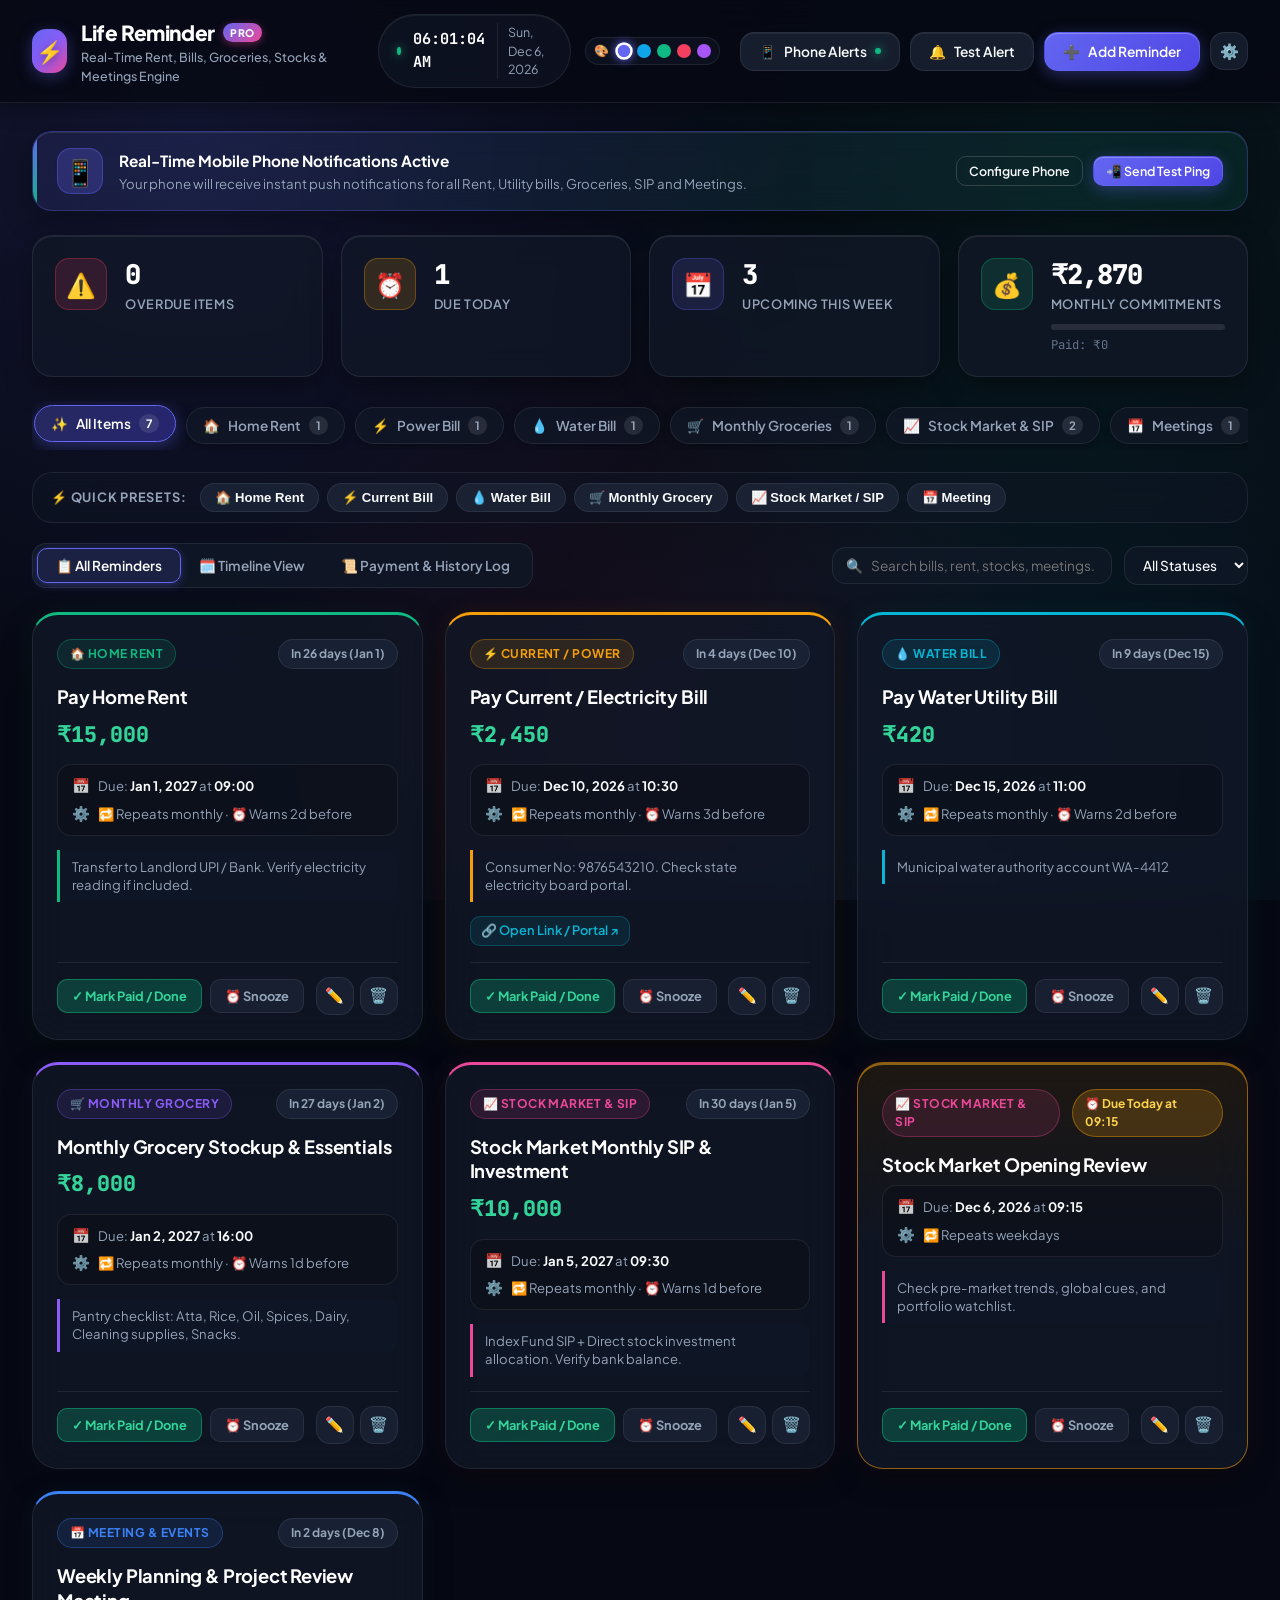
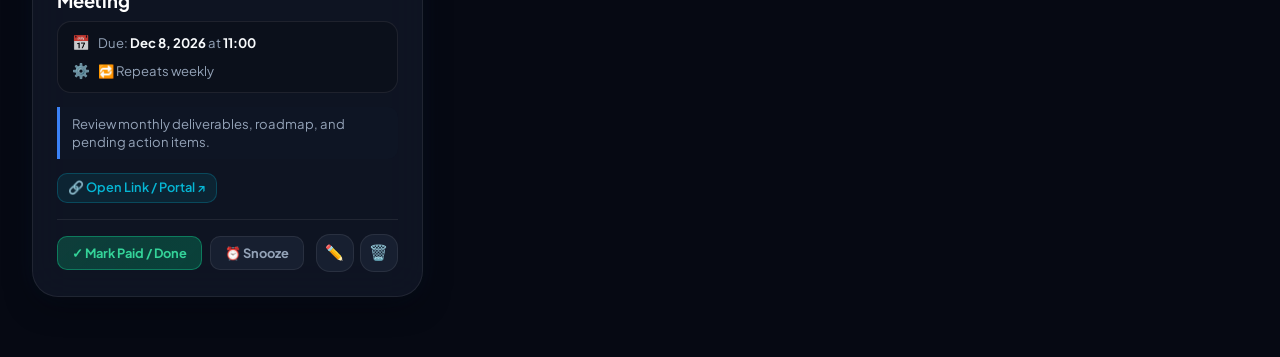
==== static/index.html @ 821e24bf "Initial commit: Life Reminder & Task Assistant PRO" ====
<!DOCTYPE html>
<html lang="en">
<head>
  <meta charset="UTF-8">
  <meta name="viewport" content="width=device-width, initial-scale=1.0">
  <title>Life Reminder PRO - Smart Financial & Task Manager</title>
  <link rel="preconnect" href="https://fonts.googleapis.com">
  <link rel="preconnect" href="https://fonts.gstatic.com" crossorigin>
  <link href="https://fonts.googleapis.com/css2?family=Plus+Jakarta+Sans:wght@300;400;500;600;700;800&family=JetBrains+Mono:wght@400;500;700;800&display=swap" rel="stylesheet">
  <link rel="stylesheet" href="styles.css">
  <link rel="icon" type="image/svg+xml" href="favicon.svg">
</head>
<body class="dark-theme theme-midnight">
  <!-- Confetti Burst Canvas -->
  <canvas id="confettiCanvas"></canvas>

  <!-- Top Navigation Header -->
  <header class="app-header">
    <div class="header-container">
      <div class="logo-group">
        <div class="logo-icon-wrapper">
          <span class="logo-icon">⚡</span>
        </div>
        <div>
          <h1 class="app-title">Life Reminder <span class="badge-pro">PRO</span></h1>
          <p class="app-subtitle">Real-Time Rent, Bills, Groceries, Stocks & Meetings Engine</p>
        </div>
      </div>

      <div class="header-center">
        <div class="live-clock-card" title="Real-time system scheduler running">
          <span class="clock-pulse-dot"></span>
          <span class="live-clock-time" id="liveClockTime">--:--:--</span>
          <span class="live-clock-date" id="liveClockDate">Loading...</span>
        </div>

        <!-- Theme Palette Color Switcher -->
        <div class="theme-selector-wrap" title="Switch Color Palette">
          <span style="font-size: 0.75rem; margin-right: 2px;">🎨</span>
          <div class="theme-pill-dot dot-midnight active" data-theme="theme-midnight" title="Cyber Midnight (Default)"></div>
          <div class="theme-pill-dot dot-sapphire" data-theme="theme-sapphire" title="Sapphire Executive (Ocean Cobalt)"></div>
          <div class="theme-pill-dot dot-emerald" data-theme="theme-emerald" title="Emerald Luxury (Forest Jade)"></div>
          <div class="theme-pill-dot dot-sunset" data-theme="theme-sunset" title="Crimson Sunset (Amber Rose)"></div>
          <div class="theme-pill-dot dot-royal" data-theme="theme-royal" title="Amethyst Royal (Electric Purple)"></div>
        </div>
      </div>

      <div class="header-actions">
        <button id="btnOpenMobileSync" class="btn btn-secondary mobile-sync-btn" title="Setup Mobile Phone Notifications">
          <span>📱</span> Phone Alerts <span class="clock-pulse-dot" id="mobileStatusDot" style="width: 6px; height: 6px;"></span>
        </button>
        <button id="btnTestAlert" class="btn btn-secondary" title="Test Audio Chime & Windows Toast">
          <span>🔔</span> Test Alert
        </button>
        <button id="btnOpenAddModal" class="btn btn-primary">
          <span>➕</span> Add Reminder
        </button>
        <button id="btnOpenSettings" class="btn btn-icon" title="Preferences">
          ⚙️
        </button>
      </div>
    </div>
  </header>

  <!-- Main Application Container -->
  <main class="main-container">

    <!-- Mobile Banner Alert Bar -->
    <section class="mobile-banner-card" id="mobileBannerCard">
      <div class="mobile-banner-left">
        <span class="mobile-banner-icon">📱</span>
        <div>
          <div class="mobile-banner-title">Real-Time Mobile Phone Notifications Active</div>
          <div class="mobile-banner-desc" id="mobileBannerDesc">Your phone will receive instant push notifications for all Rent, Utility bills, Groceries, SIP and Meetings.</div>
        </div>
      </div>
      <div class="mobile-banner-right">
        <button class="btn btn-sm btn-outline" id="btnBannerConfigure">Configure Phone</button>
        <button class="btn btn-sm btn-primary" id="btnBannerTestMobile">📲 Send Test Ping</button>
      </div>
    </section>

    <!-- Metrics / Stat Cards Row -->
    <section class="stats-grid">
      <div class="stat-card overdue-card" id="cardOverdue">
        <div class="stat-icon">⚠️</div>
        <div class="stat-content">
          <div class="stat-value" id="statOverdue">0</div>
          <div class="stat-label">Overdue Items</div>
        </div>
      </div>

      <div class="stat-card today-card">
        <div class="stat-icon">⏰</div>
        <div class="stat-content">
          <div class="stat-value" id="statToday">0</div>
          <div class="stat-label">Due Today</div>
        </div>
      </div>

      <div class="stat-card week-card">
        <div class="stat-icon">📅</div>
        <div class="stat-content">
          <div class="stat-value" id="statWeek">0</div>
          <div class="stat-label">Upcoming This Week</div>
        </div>
      </div>

      <div class="stat-card commitment-card">
        <div class="stat-icon">💰</div>
        <div class="stat-content">
          <div class="stat-value" id="statCommitment"><span class="currency-symbol">₹</span>0</div>
          <div class="stat-label">Monthly Commitments</div>
          <div class="progress-bar-container">
            <div class="progress-bar" id="statPaidProgress" style="width: 0%;"></div>
          </div>
          <div class="stat-subtext" id="statPaidText">Paid: <span class="currency-symbol">₹</span>0</div>
        </div>
      </div>
    </section>

    <!-- Vibrant Color-Coded Category Filter Tabs Bar -->
    <section class="category-tabs-bar" id="categoryTabsBar">
      <button class="cat-pill active" data-category="all">
        <span>✨</span>
        <span>All Items</span>
        <span class="cat-pill-count" id="countCatAll">0</span>
      </button>
      <button class="cat-pill" data-category="rent">
        <span>🏠</span>
        <span>Home Rent</span>
        <span class="cat-pill-count" id="countCatRent">0</span>
      </button>
      <button class="cat-pill" data-category="electricity">
        <span>⚡</span>
        <span>Power Bill</span>
        <span class="cat-pill-count" id="countCatElectricity">0</span>
      </button>
      <button class="cat-pill" data-category="water">
        <span>💧</span>
        <span>Water Bill</span>
        <span class="cat-pill-count" id="countCatWater">0</span>
      </button>
      <button class="cat-pill" data-category="grocery">
        <span>🛒</span>
        <span>Monthly Groceries</span>
        <span class="cat-pill-count" id="countCatGrocery">0</span>
      </button>
      <button class="cat-pill" data-category="stocks">
        <span>📈</span>
        <span>Stock Market & SIP</span>
        <span class="cat-pill-count" id="countCatStocks">0</span>
      </button>
      <button class="cat-pill" data-category="meeting">
        <span>📅</span>
        <span>Meetings</span>
        <span class="cat-pill-count" id="countCatMeeting">0</span>
      </button>
      <button class="cat-pill" data-category="custom">
        <span>🔔</span>
        <span>Other Tasks</span>
        <span class="cat-pill-count" id="countCatCustom">0</span>
      </button>
    </section>

    <!-- Quick Category Presets Bar -->
    <section class="presets-section">
      <span class="presets-title">⚡ Quick Presets:</span>
      <div class="presets-pills">
        <button class="preset-btn" data-preset="rent">🏠 Home Rent</button>
        <button class="preset-btn" data-preset="electricity">⚡ Current Bill</button>
        <button class="preset-btn" data-preset="water">💧 Water Bill</button>
        <button class="preset-btn" data-preset="grocery">🛒 Monthly Grocery</button>
        <button class="preset-btn" data-preset="stocks">📈 Stock Market / SIP</button>
        <button class="preset-btn" data-preset="meeting">📅 Meeting</button>
      </div>
    </section>

    <!-- View Tabs & Search Filter Row -->
    <section class="controls-section">
      <div class="view-tabs">
        <button class="tab-btn active" data-tab="reminders">📋 All Reminders</button>
        <button class="tab-btn" data-tab="timeline">🗓️ Timeline View</button>
        <button class="tab-btn" data-tab="history">📜 Payment & History Log</button>
      </div>

      <div class="filter-group">
        <div class="search-box">
          <span class="search-icon">🔍</span>
          <input type="text" id="searchInput" placeholder="Search bills, rent, stocks, meetings... (Ctrl+K)">
        </div>
        <select id="statusFilter" class="select-filter">
          <option value="all">All Statuses</option>
          <option value="pending">Pending</option>
          <option value="snoozed">Snoozed</option>
          <option value="completed">Completed</option>
        </select>
      </div>
    </section>

    <!-- TAB 1: Reminders Grid -->
    <div id="tabReminders" class="tab-content active">
      <div id="remindersGrid" class="reminders-grid">
        <!-- Injected via JavaScript -->
      </div>
      <div id="emptyState" class="empty-state hidden">
        <div class="empty-icon">🎉</div>
        <h3>All caught up!</h3>
        <p>No pending reminders found matching your filters.</p>
        <button class="btn btn-primary" onclick="openAddModal()">Add a Reminder</button>
      </div>
    </div>

    <!-- TAB 2: Timeline View -->
    <div id="tabTimeline" class="tab-content">
      <div class="timeline-container" id="timelineContainer">
        <!-- Injected via JavaScript -->
      </div>
    </div>

    <!-- TAB 3: History Log -->
    <div id="tabHistory" class="tab-content">
      <div class="history-card">
        <div class="history-header">
          <h3>Payment & Completion Records</h3>
          <span class="history-count" id="historyCount">0 records</span>
        </div>
        <div class="history-table-wrapper">
          <table class="history-table">
            <thead>
              <tr>
                <th>Item / Title</th>
                <th>Category</th>
                <th>Amount</th>
                <th>Due Date</th>
                <th>Completed Date</th>
                <th>Notes</th>
              </tr>
            </thead>
            <tbody id="historyTableBody">
              <!-- Injected via JavaScript -->
            </tbody>
          </table>
        </div>
      </div>
    </div>

  </main>

  <!-- Add / Edit Reminder Modal -->
  <div id="reminderModal" class="modal-backdrop hidden">
    <div class="modal-dialog">
      <div class="modal-header">
        <h2 id="modalTitle">➕ Add New Reminder</h2>
        <button class="modal-close-btn" id="btnCloseModal">&times;</button>
      </div>
      <form id="reminderForm" class="modal-form">
        <input type="hidden" id="editReminderId">

        <div class="form-row">
          <div class="form-group flex-2">
            <label for="reminderTitle">Reminder Title <span class="required">*</span></label>
            <input type="text" id="reminderTitle" required placeholder="e.g. Pay Home Rent, Current Bill, SIP...">
          </div>
          <div class="form-group flex-1">
            <label for="reminderCategory">Category</label>
            <select id="reminderCategory">
              <option value="rent">🏠 Home Rent</option>
              <option value="electricity">⚡ Electricity Bill</option>
              <option value="water">💧 Water Bill</option>
              <option value="grocery">🛒 Monthly Grocery</option>
              <option value="stocks">📈 Stock Market & SIP</option>
              <option value="meeting">📅 Meeting / Call</option>
              <option value="custom">🔔 Custom Task</option>
            </select>
          </div>
        </div>

        <div class="form-row">
          <div class="form-group">
            <label for="reminderAmount">Amount (<span class="currency-symbol">₹</span>) <small>(Optional for non-bills)</small></label>
            <input type="number" id="reminderAmount" placeholder="0" min="0" step="any">
          </div>
          <div class="form-group">
            <label for="reminderDueDate">Due Date <span class="required">*</span></label>
            <input type="date" id="reminderDueDate" required>
          </div>
          <div class="form-group">
            <label for="reminderDueTime">Due Time <span class="required">*</span></label>
            <input type="time" id="reminderDueTime" value="09:00" required>
          </div>
        </div>

        <div class="form-row">
          <div class="form-group">
            <label for="reminderRecurrence">Repeat Pattern</label>
            <select id="reminderRecurrence">
              <option value="monthly">Monthly (Repeats on same day)</option>
              <option value="one-time">One-time (No repeat)</option>
              <option value="daily">Daily (Every day)</option>
              <option value="weekdays">Weekdays (Mon-Fri - Stocks/Meetings)</option>
              <option value="weekly">Weekly (Every 7 days)</option>
              <option value="quarterly">Quarterly (Every 3 months)</option>
              <option value="yearly">Yearly (Annual)</option>
            </select>
          </div>
          <div class="form-group">
            <label for="reminderAdvance">Advance Warning</label>
            <select id="reminderAdvance">
              <option value="0">On Due Date Only</option>
              <option value="1">1 Day Before</option>
              <option value="2">2 Days Before</option>
              <option value="3">3 Days Before</option>
              <option value="5">5 Days Before</option>
            </select>
          </div>
          <div class="form-group">
            <label for="reminderPriority">Priority</label>
            <select id="reminderPriority">
              <option value="high">🔥 High</option>
              <option value="medium" selected>⚡ Medium</option>
              <option value="normal">🌱 Normal</option>
            </select>
          </div>
        </div>

        <div class="form-group">
          <label for="reminderNotes">Notes / Consumer No / Grocery Checklist</label>
          <textarea id="reminderNotes" rows="3" placeholder="e.g. Account number, landlord UPI, grocery list, meeting agenda..."></textarea>
        </div>

        <div class="form-group">
          <label for="reminderLink">Action Link / Portal URL <small>(Optional)</small></label>
          <input type="url" id="reminderLink" placeholder="https://meet.google.com/xyz or https://electricity.gov.in">
        </div>

        <div class="modal-footer">
          <button type="button" class="btn btn-secondary" id="btnCancelModal">Cancel</button>
          <button type="submit" class="btn btn-primary" id="btnSaveReminder">Save Reminder</button>
        </div>
      </form>
    </div>
  </div>

  <!-- Snooze Options Modal -->
  <div id="snoozeModal" class="modal-backdrop hidden">
    <div class="modal-dialog modal-small">
      <div class="modal-header">
        <h2>⏰ Snooze Reminder</h2>
        <button class="modal-close-btn" id="btnCloseSnooze">&times;</button>
      </div>
      <div class="snooze-body">
        <p>Postpone this reminder for:</p>
        <div class="snooze-options">
          <button class="btn btn-snooze" data-minutes="15">⏱️ 15 Minutes</button>
          <button class="btn btn-snooze" data-minutes="60">⏰ 1 Hour</button>
          <button class="btn btn-snooze" data-minutes="180">☕ 3 Hours</button>
          <button class="btn btn-snooze" data-minutes="1440">🌅 Tomorrow Morning (24h)</button>
        </div>
      </div>
    </div>
  </div>

  <!-- Dedicated Mobile Phone Notifications Modal -->
  <div id="mobileModal" class="modal-backdrop hidden">
    <div class="modal-dialog modal-medium">
      <div class="modal-header">
        <div class="modal-title-wrap">
          <span class="modal-header-icon" style="font-size: 22px; margin-right: 8px;">📱</span>
          <div>
            <h2>Mobile Phone Notifications</h2>
            <p class="modal-subtitle" style="font-size: 0.8rem; color: var(--text-secondary);">Receive instant reminder push alerts directly on your iOS or Android phone</p>
          </div>
        </div>
        <button class="modal-close-btn" id="btnCloseMobileModal">&times;</button>
      </div>

      <div class="modal-body-scrollable">
        <!-- Master Mobile Toggle -->
        <div class="mobile-master-toggle-box">
          <div class="toggle-info">
            <strong>Enable Mobile Push Alerts</strong>
            <span>Send alerts to phone whenever a reminder is due, overdue, snoozed, or upcoming</span>
          </div>
          <label class="switch">
            <input type="checkbox" id="mobileEnabledToggle" checked>
            <span class="slider round"></span>
          </label>
        </div>

        <!-- Provider Selector Pills -->
        <div class="provider-select-section">
          <label class="section-label" style="font-size: 0.8rem; font-weight: 700; color: var(--text-secondary); text-transform: uppercase; margin-bottom: 8px; display: block;">Select Push Notification Method:</label>
          <div class="provider-pills">
            <button class="provider-pill active" data-provider="ntfy">
              <span class="pill-icon" style="font-size: 20px;">🚀</span>
              <span class="pill-name" style="font-weight: 700;">ntfy.sh</span>
              <span class="pill-badge" style="font-size: 0.65rem; color: var(--accent-emerald); font-weight: 700;">Zero Setup</span>
            </button>
            <button class="provider-pill" data-provider="telegram">
              <span class="pill-icon" style="font-size: 20px;">✈️</span>
              <span class="pill-name" style="font-weight: 700;">Telegram</span>
            </button>
            <button class="provider-pill" data-provider="whatsapp">
              <span class="pill-icon" style="font-size: 20px;">💬</span>
              <span class="pill-name" style="font-weight: 700;">WhatsApp</span>
            </button>
            <button class="provider-pill" data-provider="pushover">
              <span class="pill-icon" style="font-size: 20px;">🔔</span>
              <span class="pill-name" style="font-weight: 700;">Pushover</span>
            </button>
            <button class="provider-pill" data-provider="discord">
              <span class="pill-icon" style="font-size: 20px;">🎮</span>
              <span class="pill-name" style="font-weight: 700;">Discord</span>
            </button>
          </div>
        </div>

        <!-- PROVIDER 1: ntfy.sh (Recommended) -->
        <div class="provider-config-box" id="providerBoxNtfy">
          <div class="guide-box">
            <h4>🚀 1-Minute Setup for ntfy.sh:</h4>
            <ol>
              <li>Install the free <strong>ntfy</strong> app on your phone (<a href="https://apps.apple.com/app/ntfy/id1625396347" target="_blank">iOS App Store</a> or <a href="https://play.google.com/store/apps/details?id=io.heckel.ntfy" target="_blank">Google Play</a>). <em>No account or sign up required!</em></li>
              <li>In the app, tap <strong>"+"</strong> (Subscribe to topic) and enter your private topic name below.</li>
              <li>That's it! Tap the <strong>"Send Test Ping"</strong> button below to verify your phone rings!</li>
            </ol>
          </div>

          <div class="form-group" style="margin-top: 14px;">
            <label for="ntfyTopicInput">Your Private ntfy Topic Name:</label>
            <div class="input-with-action">
              <input type="text" id="ntfyTopicInput" placeholder="e.g. reminders_pb963_abc123">
              <button class="btn btn-secondary btn-sm" id="btnCopyNtfyLink" title="Copy Subscription Link">📋 Copy Link</button>
            </div>
            <small class="form-help">Subscription URL: <code id="ntfySubUrl">https://ntfy.sh/reminders_...</code></small>
          </div>

          <div class="ntfy-direct-action" style="margin-top: 10px;">
            <a id="ntfyDirectLink" href="#" target="_blank" class="btn btn-outline btn-sm">🔗 Open Web Notification Feed</a>
          </div>
        </div>

        <!-- PROVIDER 2: Telegram Bot -->
        <div class="provider-config-box hidden" id="providerBoxTelegram">
          <div class="guide-box">
            <h4>✈️ Setup Telegram Bot:</h4>
            <ol>
              <li>Open Telegram and message <strong>@BotFather</strong> to create a new bot and copy the <strong>HTTP API Token</strong>.</li>
              <li>Start a chat with your new bot and also message <strong>@userinfobot</strong> to get your numerical <strong>Chat ID</strong>.</li>
              <li>Paste both fields below and click Save.</li>
            </ol>
          </div>

          <div class="form-row" style="margin-top: 14px;">
            <div class="form-group flex-2">
              <label for="telegramBotTokenInput">Bot API Token:</label>
              <input type="password" id="telegramBotTokenInput" placeholder="e.g. 123456789:ABCdefGhIJKlmNoPQRstUVwxyZ">
            </div>
            <div class="form-group flex-1">
              <label for="telegramChatIdInput">Your Chat ID:</label>
              <input type="text" id="telegramChatIdInput" placeholder="e.g. 987654321">
            </div>
          </div>
        </div>

        <!-- PROVIDER 3: WhatsApp (CallMeBot) -->
        <div class="provider-config-box hidden" id="providerBoxWhatsapp">
          <div class="guide-box">
            <h4>💬 Free WhatsApp Setup (via CallMeBot):</h4>
            <ol>
              <li>Add phone contact: <strong>+34 644 10 55 84</strong> to your phone or click <a href="https://api.callmebot.com/whatsapp.php" target="_blank">CallMeBot Instructions</a>.</li>
              <li>Send WhatsApp message <code>I allow callmebot to send me messages</code> to that number.</li>
              <li>You will receive your personal free API Key in WhatsApp. Paste it below with your phone number (including country code, e.g. 919876543210).</li>
            </ol>
          </div>

          <div class="form-row" style="margin-top: 14px;">
            <div class="form-group flex-1">
              <label for="whatsappPhoneInput">Phone Number (with Country Code):</label>
              <input type="text" id="whatsappPhoneInput" placeholder="e.g. 919876543210">
            </div>
            <div class="form-group flex-1">
              <label for="whatsappApiKeyInput">CallMeBot API Key:</label>
              <input type="password" id="whatsappApiKeyInput" placeholder="e.g. 1234567">
            </div>
          </div>
        </div>

        <!-- PROVIDER 4: Pushover -->
        <div class="provider-config-box hidden" id="providerBoxPushover">
          <div class="form-row" style="margin-top: 14px;">
            <div class="form-group flex-1">
              <label for="pushoverUserKeyInput">User Key:</label>
              <input type="text" id="pushoverUserKeyInput" placeholder="Your Pushover User Key">
            </div>
            <div class="form-group flex-1">
              <label for="pushoverApiTokenInput">App API Token:</label>
              <input type="password" id="pushoverApiTokenInput" placeholder="Your Pushover App Token">
            </div>
          </div>
        </div>

        <!-- PROVIDER 5: Discord Webhook -->
        <div class="provider-config-box hidden" id="providerBoxDiscord">
          <div class="form-group" style="margin-top: 14px;">
            <label for="discordWebhookInput">Discord Webhook URL:</label>
            <input type="url" id="discordWebhookInput" placeholder="https://discord.com/api/webhooks/...">
          </div>
        </div>

        <!-- Testing Feedback Box -->
        <div class="test-feedback-box hidden" id="mobileTestFeedback" style="padding: 12px 16px; background: rgba(30, 41, 59, 0.7); border-radius: var(--radius-md); border: 1px solid var(--border-glass);">
          <span id="mobileTestStatusIcon">⏳</span>
          <span id="mobileTestStatusText">Testing connection...</span>
        </div>

        <!-- Access Dashboard on Mobile via LAN Wi-Fi -->
        <div class="lan-access-card" style="background: rgba(11, 15, 25, 0.6); border: 1px solid var(--border-glass); border-radius: var(--radius-md); padding: 14px 18px;">
          <div class="lan-access-header" style="display: flex; gap: 12px; align-items: center; margin-bottom: 8px;">
            <span class="lan-icon" style="font-size: 20px;">📶</span>
            <div>
              <strong style="font-size: 0.9rem; color: var(--text-bright);">Access Full Dashboard on Mobile Phone:</strong>
              <p style="font-size: 0.78rem; color: var(--text-secondary);">Open this address on your phone browser while connected to the same Wi-Fi:</p>
            </div>
          </div>
          <div class="lan-url-box" id="lanUrlBox" style="display: flex; align-items: center; justify-content: space-between; background: rgba(0, 0, 0, 0.3); padding: 8px 12px; border-radius: var(--radius-sm);">
            <code id="lanMobileUrl" style="color: var(--accent-cyan); font-family: var(--font-mono); font-size: 0.88rem;">http://127.0.0.1:8765</code>
            <button class="btn btn-sm btn-secondary" id="btnCopyLanUrl">📋 Copy URL</button>
          </div>
        </div>

      </div>

      <div class="modal-footer">
        <button type="button" class="btn btn-secondary" id="btnTestMobileNotification">
          <span>📲</span> Send Test Ping to Phone
        </button>
        <button type="button" class="btn btn-primary" id="btnSaveMobileSettings">
          Save & Enable
        </button>
      </div>
    </div>
  </div>

  <!-- Settings Modal -->
  <div id="settingsModal" class="modal-backdrop hidden">
    <div class="modal-dialog modal-small">
      <div class="modal-header">
        <h2>⚙️ Preferences</h2>
        <button class="modal-close-btn" id="btnCloseSettings">&times;</button>
      </div>
      <div class="settings-body">
        <div class="setting-item">
          <label for="settingCurrency">Currency Symbol</label>
          <input type="text" id="settingCurrency" value="₹" style="width: 80px;">
        </div>
        <div class="setting-item">
          <label for="settingSound">Sound Alert Chime</label>
          <input type="checkbox" id="settingSound" checked>
        </div>
        <div class="setting-item">
          <label for="settingToast">Windows Toast Notifications</label>
          <input type="checkbox" id="settingToast" checked>
        </div>
        <div class="setting-item-box">
          <div class="setting-item-label">
            <strong>📱 Mobile Phone Notifications</strong>
            <small style="display: block; color: var(--text-secondary);">Push reminders to iOS / Android</small>
          </div>
          <button class="btn btn-secondary btn-sm" id="btnSettingsOpenMobile">Configure Phone</button>
        </div>
        <div class="setting-actions" style="margin-top: 14px; display: flex; justify-content: flex-end;">
          <button class="btn btn-primary" id="btnSaveSettings">Save Settings</button>
        </div>
      </div>
    </div>
  </div>

  <!-- Notification Toast Container for in-app popups -->
  <div id="toastContainer" class="toast-container"></div>

  <script src="app.js"></script>
</body>
</html>
---- static/styles.css ----
/* ==========================================================================
   LIFE REMINDER PRO - EXECUTIVE MULTI-THEME & COLOR TABS DESIGN SYSTEM
   ========================================================================== */

@import url('https://fonts.googleapis.com/css2?family=Plus+Jakarta+Sans:wght@300;400;500;600;700;800&family=JetBrains+Mono:wght@400;500;600;700&display=swap');

:root {
  /* Default: Cyber Midnight Palette */
  --bg-deep: #060913;
  --bg-primary: #0a0f1d;
  --bg-secondary: #111827;
  --bg-card: rgba(17, 24, 39, 0.78);
  --bg-card-hover: rgba(26, 36, 56, 0.9);
  --bg-glass: rgba(255, 255, 255, 0.03);
  --bg-glass-heavy: rgba(255, 255, 255, 0.06);

  --border-glass: rgba(255, 255, 255, 0.08);
  --border-glass-bright: rgba(255, 255, 255, 0.16);
  --border-active: rgba(99, 102, 241, 0.5);

  --text-primary: #f8fafc;
  --text-secondary: #94a3b8;
  --text-muted: #64748b;
  --text-bright: #ffffff;

  --accent-primary: #6366f1;
  --accent-primary-hover: #4f46e5;
  --accent-primary-light: rgba(99, 102, 241, 0.15);
  --accent-primary-glow: rgba(99, 102, 241, 0.35);

  --accent-emerald: #10b981;
  --accent-amber: #f59e0b;
  --accent-rose: #f43f5e;
  --accent-cyan: #06b6d4;
  --accent-purple: #8b5cf6;
  --accent-pink: #ec4899;

  --radius-xs: 6px;
  --radius-sm: 10px;
  --radius-md: 14px;
  --radius-lg: 20px;
  --radius-xl: 26px;
  --radius-full: 9999px;

  --shadow-sm: 0 2px 8px rgba(0, 0, 0, 0.3);
  --shadow-md: 0 8px 24px -4px rgba(0, 0, 0, 0.45);
  --shadow-lg: 0 16px 40px -8px rgba(0, 0, 0, 0.6);
  --shadow-card: 0 10px 30px -5px rgba(0, 0, 0, 0.5), inset 0 1px 0 rgba(255, 255, 255, 0.08);

  --font-main: 'Plus Jakarta Sans', -apple-system, BlinkMacSystemFont, 'Segoe UI', Roboto, sans-serif;
  --font-mono: 'JetBrains Mono', 'Fira Code', monospace;
}

/* ==========================================================================
   Color Theme Variants
   ========================================================================== */

/* Theme 1: Cyber Midnight (Default) */
body.theme-midnight, body:not([class*="theme-"]) {
  background-color: #060913;
  background-image: 
    radial-gradient(circle at 15% 15%, rgba(99, 102, 241, 0.14) 0%, transparent 45%),
    radial-gradient(circle at 85% 20%, rgba(16, 185, 129, 0.08) 0%, transparent 40%),
    radial-gradient(circle at 50% 80%, rgba(236, 72, 153, 0.08) 0%, transparent 45%),
    radial-gradient(circle at 80% 85%, rgba(6, 182, 212, 0.08) 0%, transparent 40%);
}

/* Theme 2: Sapphire Executive (Ocean Cobalt) */
body.theme-sapphire {
  --bg-deep: #030d1a;
  --bg-primary: #07152b;
  --bg-secondary: #0d2244;
  --bg-card: rgba(10, 25, 52, 0.8);
  --bg-card-hover: rgba(16, 37, 75, 0.9);
  --accent-primary: #0ea5e9;
  --accent-primary-hover: #0284c7;
  --accent-primary-glow: rgba(14, 165, 233, 0.4);
  background-color: #030d1a;
  background-image: 
    radial-gradient(circle at 15% 15%, rgba(14, 165, 233, 0.18) 0%, transparent 45%),
    radial-gradient(circle at 85% 20%, rgba(59, 130, 246, 0.14) 0%, transparent 40%),
    radial-gradient(circle at 50% 80%, rgba(6, 182, 212, 0.12) 0%, transparent 45%),
    radial-gradient(circle at 80% 85%, rgba(99, 102, 241, 0.1) 0%, transparent 40%);
}

/* Theme 3: Emerald Luxury (Forest Jade) */
body.theme-emerald {
  --bg-deep: #04120c;
  --bg-primary: #081d14;
  --bg-secondary: #0e2e21;
  --bg-card: rgba(11, 38, 28, 0.8);
  --bg-card-hover: rgba(18, 56, 42, 0.9);
  --accent-primary: #10b981;
  --accent-primary-hover: #059669;
  --accent-primary-glow: rgba(16, 185, 129, 0.4);
  background-color: #04120c;
  background-image: 
    radial-gradient(circle at 15% 15%, rgba(16, 185, 129, 0.18) 0%, transparent 45%),
    radial-gradient(circle at 85% 20%, rgba(245, 158, 11, 0.12) 0%, transparent 40%),
    radial-gradient(circle at 50% 80%, rgba(52, 211, 153, 0.12) 0%, transparent 45%),
    radial-gradient(circle at 80% 85%, rgba(6, 182, 212, 0.08) 0%, transparent 40%);
}

/* Theme 4: Crimson Sunset (Amber Luxe) */
body.theme-sunset {
  --bg-deep: #13070b;
  --bg-primary: #1e0d13;
  --bg-secondary: #2d131c;
  --bg-card: rgba(38, 17, 26, 0.8);
  --bg-card-hover: rgba(56, 26, 38, 0.9);
  --accent-primary: #f43f5e;
  --accent-primary-hover: #e11d48;
  --accent-primary-glow: rgba(244, 63, 94, 0.4);
  background-color: #13070b;
  background-image: 
    radial-gradient(circle at 15% 15%, rgba(244, 63, 94, 0.18) 0%, transparent 45%),
    radial-gradient(circle at 85% 20%, rgba(245, 158, 11, 0.14) 0%, transparent 40%),
    radial-gradient(circle at 50% 80%, rgba(236, 72, 153, 0.12) 0%, transparent 45%),
    radial-gradient(circle at 80% 85%, rgba(251, 113, 133, 0.08) 0%, transparent 40%);
}

/* Theme 5: Amethyst Royal (Neon Purple) */
body.theme-royal {
  --bg-deep: #0e0618;
  --bg-primary: #170a27;
  --bg-secondary: #24113b;
  --bg-card: rgba(30, 15, 50, 0.8);
  --bg-card-hover: rgba(45, 23, 75, 0.9);
  --accent-primary: #a855f7;
  --accent-primary-hover: #9333ea;
  --accent-primary-glow: rgba(168, 85, 247, 0.4);
  background-color: #0e0618;
  background-image: 
    radial-gradient(circle at 15% 15%, rgba(168, 85, 247, 0.18) 0%, transparent 45%),
    radial-gradient(circle at 85% 20%, rgba(99, 102, 241, 0.14) 0%, transparent 40%),
    radial-gradient(circle at 50% 80%, rgba(236, 72, 153, 0.12) 0%, transparent 45%),
    radial-gradient(circle at 80% 85%, rgba(192, 132, 252, 0.08) 0%, transparent 40%);
}

/* ==========================================================================
   Base Reset
   ========================================================================== */

* {
  box-sizing: border-box;
  margin: 0;
  padding: 0;
}

body {
  font-family: var(--font-main);
  background-attachment: fixed;
  color: var(--text-primary);
  min-height: 100vh;
  line-height: 1.5;
  overflow-x: hidden;
  -webkit-font-smoothing: antialiased;
  -moz-osx-font-smoothing: grayscale;
  transition: background-color 0.3s ease;
}

::-webkit-scrollbar {
  width: 8px;
  height: 8px;
}
::-webkit-scrollbar-track {
  background: rgba(6, 9, 19, 0.8);
}
::-webkit-scrollbar-thumb {
  background: rgba(255, 255, 255, 0.15);
  border-radius: 4px;
}
::-webkit-scrollbar-thumb:hover {
  background: var(--accent-primary);
}

#confettiCanvas {
  position: fixed;
  top: 0;
  left: 0;
  width: 100vw;
  height: 100vh;
  pointer-events: none;
  z-index: 10000;
}

/* ==========================================================================
   Header Navigation & Theme Switcher
   ========================================================================== */

.app-header {
  position: sticky;
  top: 0;
  z-index: 100;
  backdrop-filter: blur(20px);
  -webkit-backdrop-filter: blur(20px);
  background: rgba(6, 9, 19, 0.85);
  border-bottom: 1px solid var(--border-glass);
  padding: 14px 32px;
  box-shadow: 0 4px 20px rgba(0, 0, 0, 0.4);
}

.header-container {
  max-width: 1440px;
  margin: 0 auto;
  display: flex;
  align-items: center;
  justify-content: space-between;
  gap: 20px;
}

.logo-group {
  display: flex;
  align-items: center;
  gap: 14px;
}

.logo-icon-wrapper {
  width: 44px;
  height: 44px;
  border-radius: var(--radius-md);
  background: linear-gradient(135deg, var(--accent-primary), #8b5cf6, #ec4899);
  display: flex;
  align-items: center;
  justify-content: center;
  box-shadow: 0 4px 16px var(--accent-primary-glow);
  transition: transform 0.3s cubic-bezier(0.34, 1.56, 0.64, 1);
}

.logo-icon-wrapper:hover {
  transform: rotate(12deg) scale(1.08);
}

.logo-icon {
  font-size: 22px;
  filter: drop-shadow(0 2px 4px rgba(0, 0, 0, 0.3));
}

.app-title {
  font-size: 1.3rem;
  font-weight: 800;
  letter-spacing: -0.02em;
  display: flex;
  align-items: center;
  gap: 8px;
  background: linear-gradient(135deg, #ffffff 60%, #cbd5e1);
  -webkit-background-clip: text;
  -webkit-text-fill-color: transparent;
}

.badge-pro {
  font-size: 0.65rem;
  font-weight: 800;
  letter-spacing: 0.08em;
  background: linear-gradient(135deg, var(--accent-primary), #ec4899);
  -webkit-text-fill-color: #ffffff;
  padding: 2px 7px;
  border-radius: var(--radius-full);
  box-shadow: 0 2px 8px rgba(236, 72, 153, 0.4);
}

.app-subtitle {
  font-size: 0.78rem;
  color: var(--text-secondary);
  font-weight: 500;
}

.header-center {
  display: flex;
  align-items: center;
  gap: 14px;
}

.live-clock-card {
  background: rgba(17, 24, 39, 0.6);
  border: 1px solid var(--border-glass);
  padding: 8px 18px;
  border-radius: var(--radius-full);
  display: flex;
  align-items: center;
  gap: 12px;
  box-shadow: inset 0 1px 0 rgba(255, 255, 255, 0.06);
}

.clock-pulse-dot {
  width: 8px;
  height: 8px;
  border-radius: 50%;
  background: #10b981;
  box-shadow: 0 0 10px #10b981;
  animation: clockPulse 2s infinite;
}

@keyframes clockPulse {
  0% { transform: scale(0.9); opacity: 0.8; }
  50% { transform: scale(1.2); opacity: 1; box-shadow: 0 0 12px #10b981; }
  100% { transform: scale(0.9); opacity: 0.8; }
}

.live-clock-time {
  font-family: var(--font-mono);
  font-size: 0.95rem;
  font-weight: 700;
  color: var(--text-bright);
}

.live-clock-date {
  font-size: 0.78rem;
  color: var(--text-secondary);
  border-left: 1px solid var(--border-glass);
  padding-left: 10px;
}

/* Theme Selector Dropdown / Pill */
.theme-selector-wrap {
  display: flex;
  align-items: center;
  background: rgba(17, 24, 39, 0.6);
  border: 1px solid var(--border-glass);
  padding: 4px 8px;
  border-radius: var(--radius-full);
  gap: 6px;
}

.theme-pill-dot {
  width: 14px;
  height: 14px;
  border-radius: 50%;
  cursor: pointer;
  border: 2px solid transparent;
  transition: all 0.2s ease;
}

.theme-pill-dot:hover, .theme-pill-dot.active {
  transform: scale(1.25);
  border-color: #ffffff;
  box-shadow: 0 0 8px currentColor;
}

.dot-midnight { background: #6366f1; color: #6366f1; }
.dot-sapphire { background: #0ea5e9; color: #0ea5e9; }
.dot-emerald { background: #10b981; color: #10b981; }
.dot-sunset { background: #f43f5e; color: #f43f5e; }
.dot-royal { background: #a855f7; color: #a855f7; }

.header-actions {
  display: flex;
  align-items: center;
  gap: 10px;
}

/* ==========================================================================
   Buttons
   ========================================================================== */

.btn {
  display: inline-flex;
  align-items: center;
  justify-content: center;
  gap: 8px;
  padding: 10px 18px;
  border-radius: var(--radius-md);
  font-family: var(--font-main);
  font-size: 0.86rem;
  font-weight: 600;
  cursor: pointer;
  transition: all 0.25s cubic-bezier(0.16, 1, 0.3, 1);
  border: 1px solid transparent;
  outline: none;
  text-decoration: none;
  white-space: nowrap;
}

.btn:active { transform: scale(0.97); }

.btn-primary {
  background: linear-gradient(135deg, var(--accent-primary) 0%, var(--accent-primary-hover) 100%);
  color: #ffffff;
  box-shadow: 0 4px 16px var(--accent-primary-glow), inset 0 1px 0 rgba(255, 255, 255, 0.25);
}

.btn-primary:hover {
  box-shadow: 0 6px 22px var(--accent-primary-glow), inset 0 1px 0 rgba(255, 255, 255, 0.3);
  transform: translateY(-2px);
}

.btn-secondary {
  background: rgba(30, 41, 59, 0.7);
  color: var(--text-primary);
  border: 1px solid var(--border-glass);
  box-shadow: inset 0 1px 0 rgba(255, 255, 255, 0.06);
}

.btn-secondary:hover {
  background: rgba(51, 65, 85, 0.85);
  border-color: var(--border-glass-bright);
  transform: translateY(-2px);
}

.btn-outline {
  background: transparent;
  color: var(--text-primary);
  border: 1px solid var(--border-glass-bright);
}

.btn-outline:hover {
  background: var(--bg-glass-heavy);
  border-color: var(--accent-primary);
}

.btn-sm {
  padding: 6px 12px;
  font-size: 0.78rem;
  border-radius: var(--radius-sm);
}

.btn-icon {
  width: 38px;
  height: 38px;
  padding: 0;
  display: inline-flex;
  align-items: center;
  justify-content: center;
  border-radius: var(--radius-md);
  background: rgba(30, 41, 59, 0.6);
  border: 1px solid var(--border-glass);
  color: var(--text-primary);
  font-size: 0.95rem;
  cursor: pointer;
  transition: all 0.2s ease;
}

.btn-icon:hover {
  background: rgba(51, 65, 85, 0.9);
  border-color: var(--border-glass-bright);
  transform: translateY(-2px);
}

.btn-icon-danger:hover {
  background: rgba(244, 63, 94, 0.2);
  border-color: var(--accent-rose);
  color: #fb7185;
}

/* ==========================================================================
   Main Container & Sections
   ========================================================================== */

.main-container {
  max-width: 1440px;
  margin: 28px auto 60px auto;
  padding: 0 32px;
}

/* Mobile Alert Banner */
.mobile-banner-card {
  background: linear-gradient(135deg, rgba(99, 102, 241, 0.12) 0%, rgba(16, 185, 129, 0.1) 100%);
  border: 1px solid rgba(99, 102, 241, 0.3);
  border-radius: var(--radius-lg);
  padding: 16px 24px;
  margin-bottom: 24px;
  display: flex;
  align-items: center;
  justify-content: space-between;
  gap: 18px;
  box-shadow: 0 8px 30px rgba(0, 0, 0, 0.35), inset 0 1px 0 rgba(255, 255, 255, 0.1);
  backdrop-filter: blur(14px);
  position: relative;
  overflow: hidden;
}

.mobile-banner-card::before {
  content: '';
  position: absolute;
  top: 0;
  left: 0;
  width: 4px;
  height: 100%;
  background: linear-gradient(to bottom, var(--accent-primary), var(--accent-emerald));
}

.mobile-banner-left {
  display: flex;
  align-items: center;
  gap: 16px;
}

.mobile-banner-icon {
  font-size: 26px;
  background: rgba(99, 102, 241, 0.25);
  width: 46px;
  height: 46px;
  display: flex;
  align-items: center;
  justify-content: center;
  border-radius: var(--radius-md);
  border: 1px solid rgba(99, 102, 241, 0.4);
}

.mobile-banner-title {
  font-weight: 700;
  font-size: 0.96rem;
  color: var(--text-bright);
}

.mobile-banner-desc {
  font-size: 0.83rem;
  color: var(--text-secondary);
  margin-top: 2px;
}

.mobile-banner-right {
  display: flex;
  align-items: center;
  gap: 10px;
  flex-shrink: 0;
}

/* ==========================================================================
   Executive Stats Grid
   ========================================================================== */

.stats-grid {
  display: grid;
  grid-template-columns: repeat(4, 1fr);
  gap: 18px;
  margin-bottom: 24px;
}

.stat-card {
  background: var(--bg-card);
  border: 1px solid var(--border-glass);
  border-radius: var(--radius-lg);
  padding: 22px;
  display: flex;
  align-items: flex-start;
  gap: 18px;
  box-shadow: var(--shadow-card);
  backdrop-filter: blur(16px);
  -webkit-backdrop-filter: blur(16px);
  position: relative;
  overflow: hidden;
  transition: all 0.3s cubic-bezier(0.16, 1, 0.3, 1);
}

.stat-card:hover {
  transform: translateY(-3px);
  border-color: var(--border-glass-bright);
  box-shadow: 0 16px 36px -8px rgba(0, 0, 0, 0.6), inset 0 1px 0 rgba(255, 255, 255, 0.12);
}

.stat-icon {
  width: 52px;
  height: 52px;
  border-radius: var(--radius-md);
  display: flex;
  align-items: center;
  justify-content: center;
  font-size: 24px;
  flex-shrink: 0;
}

.overdue-card .stat-icon {
  background: rgba(244, 63, 94, 0.15);
  border: 1px solid rgba(244, 63, 94, 0.3);
  color: #fb7185;
}
.today-card .stat-icon {
  background: rgba(245, 158, 11, 0.15);
  border: 1px solid rgba(245, 158, 11, 0.3);
  color: #fcd34d;
}
.week-card .stat-icon {
  background: rgba(99, 102, 241, 0.15);
  border: 1px solid rgba(99, 102, 241, 0.3);
  color: #a5b4fc;
}
.commitment-card .stat-icon {
  background: rgba(16, 185, 129, 0.15);
  border: 1px solid rgba(16, 185, 129, 0.3);
  color: #6ee7b7;
}

.stat-content { flex: 1; }

.stat-value {
  font-size: 1.7rem;
  font-weight: 800;
  font-family: var(--font-mono);
  letter-spacing: -0.03em;
  color: var(--text-bright);
  line-height: 1.2;
}

.stat-label {
  font-size: 0.8rem;
  font-weight: 600;
  color: var(--text-secondary);
  margin-top: 4px;
  text-transform: uppercase;
  letter-spacing: 0.05em;
}

.progress-bar-container {
  width: 100%;
  height: 6px;
  background: rgba(255, 255, 255, 0.1);
  border-radius: var(--radius-full);
  margin-top: 10px;
  overflow: hidden;
}

.progress-bar {
  height: 100%;
  background: linear-gradient(90deg, #10b981, #06b6d4);
  border-radius: var(--radius-full);
  transition: width 0.6s cubic-bezier(0.16, 1, 0.3, 1);
  box-shadow: 0 0 10px rgba(16, 185, 129, 0.5);
}

.stat-subtext {
  font-size: 0.76rem;
  color: var(--text-muted);
  margin-top: 6px;
  font-family: var(--font-mono);
}

/* ==========================================================================
   NEW: Vibrant Interactive Category Tabs Bar (Color Tabs)
   ========================================================================== */

.category-tabs-bar {
  display: flex;
  align-items: center;
  gap: 10px;
  margin-bottom: 22px;
  overflow-x: auto;
  padding: 6px 2px;
}

.category-tabs-bar::-webkit-scrollbar {
  height: 4px;
}

.cat-pill {
  display: inline-flex;
  align-items: center;
  gap: 8px;
  padding: 8px 16px;
  border-radius: var(--radius-full);
  background: var(--bg-card);
  border: 1px solid var(--border-glass);
  color: var(--text-secondary);
  font-family: var(--font-main);
  font-size: 0.85rem;
  font-weight: 600;
  cursor: pointer;
  transition: all 0.25s cubic-bezier(0.16, 1, 0.3, 1);
  white-space: nowrap;
  box-shadow: var(--shadow-sm);
}

.cat-pill:hover {
  color: var(--text-bright);
  transform: translateY(-2px);
  border-color: var(--border-glass-bright);
}

.cat-pill.active {
  color: #ffffff;
  border-color: currentColor;
  transform: translateY(-2px);
  box-shadow: 0 4px 18px rgba(0, 0, 0, 0.4);
}

/* Color-Coded Accents per Category Tab */
.cat-pill[data-category="all"].active {
  background: linear-gradient(135deg, rgba(99, 102, 241, 0.3), rgba(79, 70, 229, 0.4));
  border-color: #6366f1;
  box-shadow: 0 4px 16px rgba(99, 102, 241, 0.35);
}
.cat-pill[data-category="rent"].active {
  background: linear-gradient(135deg, rgba(16, 185, 129, 0.3), rgba(5, 150, 105, 0.4));
  border-color: #10b981;
  box-shadow: 0 4px 16px rgba(16, 185, 129, 0.35);
}
.cat-pill[data-category="electricity"].active {
  background: linear-gradient(135deg, rgba(245, 158, 11, 0.3), rgba(217, 119, 6, 0.4));
  border-color: #f59e0b;
  box-shadow: 0 4px 16px rgba(245, 158, 11, 0.35);
}
.cat-pill[data-category="water"].active {
  background: linear-gradient(135deg, rgba(6, 182, 212, 0.3), rgba(8, 145, 178, 0.4));
  border-color: #06b6d4;
  box-shadow: 0 4px 16px rgba(6, 182, 212, 0.35);
}
.cat-pill[data-category="grocery"].active {
  background: linear-gradient(135deg, rgba(139, 92, 246, 0.3), rgba(124, 58, 237, 0.4));
  border-color: #8b5cf6;
  box-shadow: 0 4px 16px rgba(139, 92, 246, 0.35);
}
.cat-pill[data-category="stocks"].active {
  background: linear-gradient(135deg, rgba(236, 72, 153, 0.3), rgba(219, 39, 119, 0.4));
  border-color: #ec4899;
  box-shadow: 0 4px 16px rgba(236, 72, 153, 0.35);
}
.cat-pill[data-category="meeting"].active {
  background: linear-gradient(135deg, rgba(59, 130, 246, 0.3), rgba(37, 99, 235, 0.4));
  border-color: #3b82f6;
  box-shadow: 0 4px 16px rgba(59, 130, 246, 0.35);
}
.cat-pill[data-category="custom"].active {
  background: linear-gradient(135deg, rgba(100, 116, 139, 0.3), rgba(71, 85, 105, 0.4));
  border-color: #64748b;
  box-shadow: 0 4px 16px rgba(100, 116, 139, 0.35);
}

.cat-pill-count {
  font-size: 0.72rem;
  font-weight: 700;
  background: rgba(255, 255, 255, 0.1);
  padding: 2px 7px;
  border-radius: var(--radius-full);
}

/* ==========================================================================
   Quick Presets Section
   ========================================================================== */

.presets-section {
  display: flex;
  align-items: center;
  gap: 14px;
  margin-bottom: 20px;
  background: rgba(17, 24, 39, 0.45);
  border: 1px solid var(--border-glass);
  padding: 10px 18px;
  border-radius: var(--radius-lg);
  backdrop-filter: blur(10px);
}

.presets-title {
  font-size: 0.8rem;
  font-weight: 700;
  color: var(--text-secondary);
  text-transform: uppercase;
  letter-spacing: 0.06em;
  white-space: nowrap;
}

.presets-pills {
  display: flex;
  align-items: center;
  gap: 8px;
  flex-wrap: wrap;
}

.preset-btn {
  background: rgba(30, 41, 59, 0.7);
  border: 1px solid var(--border-glass);
  color: var(--text-primary);
  font-size: 0.82rem;
  font-weight: 600;
  padding: 6px 14px;
  border-radius: var(--radius-full);
  cursor: pointer;
  transition: all 0.2s cubic-bezier(0.16, 1, 0.3, 1);
}

.preset-btn:hover {
  background: var(--accent-primary-light);
  border-color: var(--accent-primary);
  transform: translateY(-2px);
  box-shadow: 0 4px 12px var(--accent-primary-glow);
}

/* ==========================================================================
   Controls, Search & View Switcher
   ========================================================================== */

.controls-section {
  display: flex;
  align-items: center;
  justify-content: space-between;
  gap: 18px;
  margin-bottom: 24px;
  flex-wrap: wrap;
}

.view-tabs {
  display: inline-flex;
  background: rgba(17, 24, 39, 0.75);
  border: 1px solid var(--border-glass);
  padding: 4px;
  border-radius: var(--radius-md);
}

.tab-btn {
  background: transparent;
  border: none;
  color: var(--text-secondary);
  font-family: var(--font-main);
  font-size: 0.85rem;
  font-weight: 600;
  padding: 8px 18px;
  border-radius: var(--radius-sm);
  cursor: pointer;
  transition: all 0.25s ease;
  display: flex;
  align-items: center;
  gap: 6px;
}

.tab-btn:hover { color: var(--text-primary); }

.tab-btn.active {
  background: var(--accent-primary-light);
  color: #ffffff;
  border: 1px solid var(--accent-primary);
  box-shadow: 0 2px 10px var(--accent-primary-glow);
}

.filter-group {
  display: flex;
  align-items: center;
  gap: 12px;
  flex-wrap: wrap;
}

.search-box {
  position: relative;
  min-width: 280px;
}

.search-icon {
  position: absolute;
  left: 14px;
  top: 50%;
  transform: translateY(-50%);
  font-size: 0.85rem;
  color: var(--text-muted);
  pointer-events: none;
}

.search-box input {
  width: 100%;
  background: rgba(17, 24, 39, 0.75);
  border: 1px solid var(--border-glass);
  color: var(--text-primary);
  font-family: var(--font-main);
  font-size: 0.85rem;
  padding: 9px 16px 9px 38px;
  border-radius: var(--radius-md);
  outline: none;
  transition: all 0.2s ease;
}

.search-box input:focus {
  border-color: var(--accent-primary);
  background: rgba(26, 36, 56, 0.9);
  box-shadow: 0 0 16px var(--accent-primary-glow);
}

.select-filter {
  background: rgba(17, 24, 39, 0.75);
  border: 1px solid var(--border-glass);
  color: var(--text-primary);
  font-family: var(--font-main);
  font-size: 0.85rem;
  font-weight: 500;
  padding: 9px 14px;
  border-radius: var(--radius-md);
  outline: none;
  cursor: pointer;
  transition: all 0.2s ease;
}

.select-filter:focus { border-color: var(--accent-primary); }

/* ==========================================================================
   Reminders Grid & Cards
   ========================================================================== */

.tab-content {
  display: none;
  animation: fadeIn 0.3s ease;
}

.tab-content.active { display: block; }

.reminders-grid {
  display: grid;
  grid-template-columns: repeat(auto-fill, minmax(360px, 1fr));
  gap: 22px;
}

.reminder-card {
  background: var(--bg-card);
  border: 1px solid var(--border-glass);
  border-radius: var(--radius-xl);
  padding: 24px;
  box-shadow: var(--shadow-card);
  backdrop-filter: blur(20px);
  -webkit-backdrop-filter: blur(20px);
  display: flex;
  flex-direction: column;
  position: relative;
  overflow: hidden;
  transition: all 0.3s cubic-bezier(0.16, 1, 0.3, 1);
}

.reminder-card:hover {
  transform: translateY(-4px);
  border-color: var(--border-glass-bright);
  box-shadow: 0 20px 40px -10px rgba(0, 0, 0, 0.6), inset 0 1px 0 rgba(255, 255, 255, 0.15);
}

.reminder-card.is-overdue {
  border-color: rgba(244, 63, 94, 0.5) !important;
  background: linear-gradient(180deg, rgba(244, 63, 94, 0.1) 0%, var(--bg-card) 45%);
}

.reminder-card.is-today {
  border-color: rgba(245, 158, 11, 0.55) !important;
  background: linear-gradient(180deg, rgba(245, 158, 11, 0.1) 0%, var(--bg-card) 45%);
}

.reminder-card.is-snoozed {
  border-color: rgba(139, 92, 246, 0.5) !important;
  background: linear-gradient(180deg, rgba(139, 92, 246, 0.1) 0%, var(--bg-card) 45%);
}

.card-top {
  display: flex;
  align-items: center;
  justify-content: space-between;
  gap: 12px;
  margin-bottom: 16px;
}

.card-category-badge {
  font-size: 0.75rem;
  font-weight: 700;
  padding: 5px 12px;
  border-radius: var(--radius-full);
  display: inline-flex;
  align-items: center;
  gap: 6px;
  text-transform: uppercase;
  letter-spacing: 0.04em;
}

.countdown-badge {
  font-size: 0.75rem;
  font-weight: 700;
  padding: 5px 12px;
  border-radius: var(--radius-full);
  display: inline-flex;
  align-items: center;
  gap: 4px;
}

.countdown-badge.overdue {
  background: rgba(244, 63, 94, 0.2);
  color: #fb7185;
  border: 1px solid rgba(244, 63, 94, 0.4);
  animation: pulseBadge 2s infinite;
}

.countdown-badge.today {
  background: rgba(245, 158, 11, 0.2);
  color: #fcd34d;
  border: 1px solid rgba(245, 158, 11, 0.4);
  animation: pulseBadge 2s infinite;
}

.countdown-badge.upcoming {
  background: rgba(30, 41, 59, 0.7);
  color: var(--text-secondary);
  border: 1px solid var(--border-glass);
}

.countdown-badge.snoozed {
  background: rgba(139, 92, 246, 0.2);
  color: #c4b5fd;
  border: 1px solid rgba(139, 92, 246, 0.4);
}

@keyframes pulseBadge {
  0% { transform: scale(1); }
  50% { transform: scale(1.03); }
  100% { transform: scale(1); }
}

.card-title {
  font-size: 1.15rem;
  font-weight: 700;
  color: var(--text-bright);
  line-height: 1.35;
  margin-bottom: 8px;
  letter-spacing: -0.01em;
}

.card-amount-tag {
  font-family: var(--font-mono);
  font-size: 1.35rem;
  font-weight: 800;
  color: #34d399;
  margin-bottom: 14px;
  display: inline-flex;
  align-items: center;
  gap: 4px;
}

.card-metadata {
  background: rgba(11, 15, 25, 0.55);
  border: 1px solid var(--border-glass);
  border-radius: var(--radius-md);
  padding: 10px 14px;
  display: flex;
  flex-direction: column;
  gap: 6px;
  margin-bottom: 14px;
}

.meta-row {
  display: flex;
  align-items: center;
  gap: 8px;
  font-size: 0.82rem;
  color: var(--text-secondary);
}

.meta-row strong { color: var(--text-primary); }
.meta-icon { font-size: 0.9rem; opacity: 0.8; }

.card-notes {
  font-size: 0.82rem;
  color: var(--text-secondary);
  background: rgba(15, 23, 42, 0.4);
  border-left: 3px solid var(--accent-primary);
  padding: 8px 12px;
  border-radius: 0 var(--radius-sm) var(--radius-sm) 0;
  margin-bottom: 14px;
  line-height: 1.4;
}

.card-link-btn {
  display: inline-flex;
  align-items: center;
  gap: 6px;
  font-size: 0.8rem;
  font-weight: 600;
  color: var(--accent-cyan);
  text-decoration: none;
  margin-bottom: 16px;
  padding: 4px 10px;
  background: rgba(6, 182, 212, 0.1);
  border: 1px solid rgba(6, 182, 212, 0.25);
  border-radius: var(--radius-sm);
  transition: all 0.2s ease;
  width: fit-content;
}

.card-link-btn:hover {
  background: rgba(6, 182, 212, 0.2);
  border-color: var(--accent-cyan);
  transform: translateX(2px);
}

.card-actions {
  margin-top: auto;
  display: flex;
  align-items: center;
  justify-content: space-between;
  gap: 10px;
  padding-top: 14px;
  border-top: 1px solid var(--border-glass);
}

.action-btn-group-left {
  display: flex;
  align-items: center;
  gap: 8px;
}

.action-btn-group-right {
  display: flex;
  align-items: center;
  gap: 6px;
}

.btn-action {
  font-family: var(--font-main);
  font-size: 0.8rem;
  font-weight: 700;
  padding: 8px 14px;
  border-radius: var(--radius-sm);
  cursor: pointer;
  transition: all 0.2s ease;
  border: 1px solid transparent;
  display: inline-flex;
  align-items: center;
  gap: 6px;
}

.btn-done {
  background: linear-gradient(135deg, rgba(16, 185, 129, 0.25), rgba(5, 150, 105, 0.35));
  border-color: rgba(16, 185, 129, 0.5);
  color: #34d399;
}

.btn-done:hover {
  background: linear-gradient(135deg, #10b981, #059669);
  color: #ffffff;
  box-shadow: 0 4px 16px rgba(16, 185, 129, 0.4);
  transform: translateY(-2px);
}

.btn-snooze-action {
  background: rgba(30, 41, 59, 0.6);
  border-color: var(--border-glass);
  color: var(--text-secondary);
}

.btn-snooze-action:hover {
  background: rgba(51, 65, 85, 0.85);
  color: var(--text-primary);
  border-color: var(--border-glass-bright);
}

.empty-state {
  text-align: center;
  padding: 60px 20px;
  background: var(--bg-card);
  border: 1px dashed var(--border-glass-bright);
  border-radius: var(--radius-xl);
  margin: 20px 0;
}

.empty-icon { font-size: 48px; margin-bottom: 12px; }

.empty-state h3 {
  font-size: 1.2rem;
  font-weight: 700;
  color: var(--text-bright);
  margin-bottom: 6px;
}

.empty-state p {
  font-size: 0.85rem;
  color: var(--text-secondary);
  margin-bottom: 18px;
}

/* ==========================================================================
   Timeline View
   ========================================================================== */

.timeline-container {
  display: flex;
  flex-direction: column;
  gap: 28px;
}

.timeline-group {
  background: var(--bg-card);
  border: 1px solid var(--border-glass);
  border-radius: var(--radius-xl);
  padding: 24px;
  box-shadow: var(--shadow-card);
}

.timeline-group-title {
  font-size: 1.05rem;
  font-weight: 700;
  color: var(--text-bright);
  margin-bottom: 16px;
  display: flex;
  align-items: center;
  gap: 8px;
  border-bottom: 1px solid var(--border-glass);
  padding-bottom: 12px;
}

.timeline-list {
  display: flex;
  flex-direction: column;
  gap: 12px;
}

.timeline-item {
  display: flex;
  align-items: center;
  justify-content: space-between;
  background: rgba(11, 15, 25, 0.6);
  border: 1px solid var(--border-glass);
  border-radius: var(--radius-md);
  padding: 14px 18px;
  transition: all 0.2s ease;
  gap: 16px;
}

.timeline-item:hover {
  background: rgba(26, 36, 56, 0.8);
  border-color: var(--border-glass-bright);
  transform: translateX(4px);
}

.timeline-item-left {
  display: flex;
  align-items: center;
  gap: 14px;
}

.timeline-item-icon {
  font-size: 22px;
  width: 40px;
  height: 40px;
  border-radius: var(--radius-sm);
  background: rgba(255, 255, 255, 0.05);
  display: flex;
  align-items: center;
  justify-content: center;
}

.timeline-item-title {
  font-weight: 700;
  font-size: 0.95rem;
  color: var(--text-bright);
}

.timeline-item-meta {
  font-size: 0.78rem;
  color: var(--text-secondary);
  margin-top: 2px;
}

.timeline-item-right {
  display: flex;
  align-items: center;
  gap: 14px;
}

.timeline-item-amount {
  font-family: var(--font-mono);
  font-weight: 700;
  font-size: 1.05rem;
  color: #34d399;
}

/* ==========================================================================
   History Table
   ========================================================================== */

.history-card {
  background: var(--bg-card);
  border: 1px solid var(--border-glass);
  border-radius: var(--radius-xl);
  padding: 24px;
  box-shadow: var(--shadow-card);
}

.history-header {
  display: flex;
  align-items: center;
  justify-content: space-between;
  margin-bottom: 20px;
  border-bottom: 1px solid var(--border-glass);
  padding-bottom: 14px;
}

.history-header h3 {
  font-size: 1.1rem;
  font-weight: 700;
  color: var(--text-bright);
}

.history-count {
  font-size: 0.8rem;
  color: var(--text-secondary);
  background: rgba(255, 255, 255, 0.06);
  padding: 4px 10px;
  border-radius: var(--radius-full);
}

.history-table-wrapper { overflow-x: auto; }

.history-table {
  width: 100%;
  border-collapse: collapse;
  text-align: left;
}

.history-table th {
  font-size: 0.75rem;
  font-weight: 700;
  text-transform: uppercase;
  color: var(--text-muted);
  letter-spacing: 0.05em;
  padding: 12px 16px;
  border-bottom: 1px solid var(--border-glass);
}

.history-table td {
  padding: 14px 16px;
  font-size: 0.85rem;
  border-bottom: 1px solid rgba(255, 255, 255, 0.04);
  color: var(--text-primary);
}

.history-table tr:hover td { background: rgba(255, 255, 255, 0.02); }

/* ==========================================================================
   Modals
   ========================================================================== */

.modal-backdrop {
  position: fixed;
  top: 0;
  left: 0;
  width: 100vw;
  height: 100vh;
  background: rgba(3, 7, 18, 0.75);
  backdrop-filter: blur(12px);
  -webkit-backdrop-filter: blur(12px);
  display: flex;
  align-items: center;
  justify-content: center;
  z-index: 1000;
  padding: 20px;
  animation: fadeIn 0.2s ease;
}

.modal-dialog {
  background: #0f172a;
  border: 1px solid var(--border-glass-bright);
  border-radius: var(--radius-xl);
  box-shadow: 0 25px 60px -15px rgba(0, 0, 0, 0.8), inset 0 1px 0 rgba(255, 255, 255, 0.12);
  width: 100%;
  max-width: 640px;
  overflow: hidden;
  animation: modalPop 0.3s cubic-bezier(0.16, 1, 0.3, 1);
}

.modal-small { max-width: 440px; }
.modal-medium { max-width: 680px; width: 95%; max-height: 90vh; }

@keyframes modalPop {
  0% { transform: scale(0.94) translateY(12px); opacity: 0; }
  100% { transform: scale(1) translateY(0); opacity: 1; }
}

.modal-header {
  padding: 20px 24px;
  border-bottom: 1px solid var(--border-glass);
  display: flex;
  align-items: center;
  justify-content: space-between;
  background: rgba(15, 23, 42, 0.6);
}

.modal-header h2 {
  font-size: 1.15rem;
  font-weight: 700;
  color: var(--text-bright);
}

.modal-close-btn {
  background: transparent;
  border: none;
  color: var(--text-muted);
  font-size: 1.5rem;
  line-height: 1;
  cursor: pointer;
  transition: color 0.2s ease;
}

.modal-close-btn:hover { color: var(--text-primary); }

.modal-form {
  padding: 24px;
  display: flex;
  flex-direction: column;
  gap: 16px;
  max-height: calc(90vh - 140px);
  overflow-y: auto;
}

.form-row {
  display: flex;
  gap: 16px;
}

.form-group {
  display: flex;
  flex-direction: column;
  gap: 6px;
  flex: 1;
}

.flex-1 { flex: 1; }
.flex-2 { flex: 2; }

.form-group label {
  font-size: 0.8rem;
  font-weight: 600;
  color: var(--text-secondary);
}

.required { color: #fb7185; }

.form-group input,
.form-group select,
.form-group textarea {
  background: #1e293b;
  border: 1px solid var(--border-glass);
  color: var(--text-primary);
  font-family: var(--font-main);
  font-size: 0.88rem;
  padding: 10px 14px;
  border-radius: var(--radius-md);
  outline: none;
  transition: all 0.2s ease;
}

.form-group input:focus,
.form-group select:focus,
.form-group textarea:focus {
  border-color: var(--accent-primary);
  box-shadow: 0 0 14px var(--accent-primary-glow);
  background: #25334d;
}

.modal-footer {
  padding: 16px 24px;
  border-top: 1px solid var(--border-glass);
  display: flex;
  align-items: center;
  justify-content: flex-end;
  gap: 12px;
  background: rgba(15, 23, 42, 0.6);
}

/* Modal Body Scrollable for Mobile Setup */
.modal-body-scrollable {
  max-height: calc(90vh - 140px);
  overflow-y: auto;
  padding: 20px 24px;
  display: flex;
  flex-direction: column;
  gap: 18px;
}

.mobile-master-toggle-box {
  display: flex;
  align-items: center;
  justify-content: space-between;
  background: rgba(30, 41, 59, 0.6);
  border: 1px solid var(--border-glass);
  border-radius: var(--radius-md);
  padding: 16px 20px;
}

.toggle-info strong {
  font-size: 0.95rem;
  color: var(--text-bright);
  display: block;
}

.toggle-info span {
  font-size: 0.8rem;
  color: var(--text-secondary);
}

.switch {
  position: relative;
  display: inline-block;
  width: 48px;
  height: 26px;
  flex-shrink: 0;
}
.switch input { opacity: 0; width: 0; height: 0; }
.slider {
  position: absolute;
  cursor: pointer;
  top: 0; left: 0; right: 0; bottom: 0;
  background-color: #374151;
  transition: .3s;
  border-radius: 26px;
}
.slider:before {
  position: absolute;
  content: "";
  height: 20px;
  width: 20px;
  left: 3px;
  bottom: 3px;
  background-color: white;
  transition: .3s;
  border-radius: 50%;
}
input:checked + .slider { background-color: var(--accent-emerald); }
input:checked + .slider:before { transform: translateX(22px); }

.provider-pills {
  display: grid;
  grid-template-columns: repeat(auto-fit, minmax(110px, 1fr));
  gap: 8px;
}

.provider-pill {
  background: rgba(30, 41, 59, 0.6);
  border: 1px solid var(--border-glass);
  border-radius: var(--radius-md);
  padding: 12px 8px;
  display: flex;
  flex-direction: column;
  align-items: center;
  gap: 4px;
  cursor: pointer;
  transition: all 0.2s ease;
  color: var(--text-primary);
  text-align: center;
}

.provider-pill:hover {
  background: var(--accent-primary-light);
  border-color: var(--accent-primary);
}

.provider-pill.active {
  background: var(--accent-primary-light);
  border-color: var(--accent-primary);
  box-shadow: 0 0 14px var(--accent-primary-glow);
}

.provider-config-box {
  background: rgba(17, 24, 39, 0.6);
  border: 1px solid var(--border-glass);
  border-radius: var(--radius-md);
  padding: 16px 20px;
}

.guide-box {
  background: rgba(11, 15, 25, 0.8);
  border-left: 3px solid var(--accent-primary);
  border-radius: var(--radius-sm);
  padding: 12px 16px;
}

.guide-box h4 {
  font-size: 0.85rem;
  color: var(--text-bright);
  margin-bottom: 6px;
}

.guide-box ol {
  padding-left: 18px;
  font-size: 0.8rem;
  color: var(--text-secondary);
  line-height: 1.6;
}

.guide-box a {
  color: var(--accent-cyan);
  text-decoration: underline;
}

.input-with-action {
  display: flex;
  gap: 8px;
  margin-top: 4px;
}

.input-with-action input { flex: 1; }

.form-help {
  font-size: 0.75rem;
  color: var(--text-muted);
  margin-top: 4px;
  display: block;
}

.form-help code {
  color: var(--accent-cyan);
  font-family: var(--font-mono);
}

/* Snooze Modal */
.snooze-body { padding: 24px; }
.snooze-options {
  display: grid;
  grid-template-columns: 1fr 1fr;
  gap: 12px;
  margin-top: 16px;
}
.btn-snooze {
  background: rgba(30, 41, 59, 0.7);
  border: 1px solid var(--border-glass);
  color: var(--text-primary);
  padding: 14px;
  border-radius: var(--radius-md);
  font-weight: 600;
  font-size: 0.88rem;
  cursor: pointer;
  transition: all 0.2s ease;
}
.btn-snooze:hover {
  background: var(--accent-primary-light);
  border-color: var(--accent-primary);
  transform: translateY(-2px);
}

/* Settings Modal */
.settings-body {
  padding: 24px;
  display: flex;
  flex-direction: column;
  gap: 16px;
}
.setting-item {
  display: flex;
  align-items: center;
  justify-content: space-between;
  padding: 10px 0;
  border-bottom: 1px solid var(--border-glass);
}
.setting-item-box {
  display: flex;
  align-items: center;
  justify-content: space-between;
  padding: 12px 14px;
  background: rgba(30, 41, 59, 0.6);
  border-radius: var(--radius-md);
  border: 1px solid var(--border-glass);
}

.toast-container {
  position: fixed;
  bottom: 24px;
  right: 24px;
  z-index: 9999;
  display: flex;
  flex-direction: column;
  gap: 10px;
}

.toast-item {
  background: #1e293b;
  border: 1px solid var(--border-glass-bright);
  border-left: 4px solid var(--accent-primary);
  padding: 14px 18px;
  border-radius: var(--radius-md);
  box-shadow: var(--shadow-lg);
  min-width: 280px;
  animation: slideInRight 0.3s cubic-bezier(0.16, 1, 0.3, 1);
}

.hidden { display: none !important; }

@keyframes fadeIn {
  from { opacity: 0; }
  to { opacity: 1; }
}

@keyframes slideInRight {
  from { transform: translateX(50px); opacity: 0; }
  to { transform: translateX(0); opacity: 1; }
}

@media (max-width: 1024px) {
  .stats-grid { grid-template-columns: 1fr 1fr; }
}

@media (max-width: 768px) {
  .app-header { padding: 12px 16px; }
  .header-container { flex-direction: column; align-items: stretch; }
  .main-container { padding: 0 16px; margin-top: 16px; }
  .stats-grid { grid-template-columns: 1fr; }
  .controls-section { flex-direction: column; align-items: stretch; }
  .search-box { min-width: 100%; }
  .reminders-grid { grid-template-columns: 1fr; }
  .form-row { flex-direction: column; }
  .mobile-banner-card { flex-direction: column; align-items: stretch; }
}
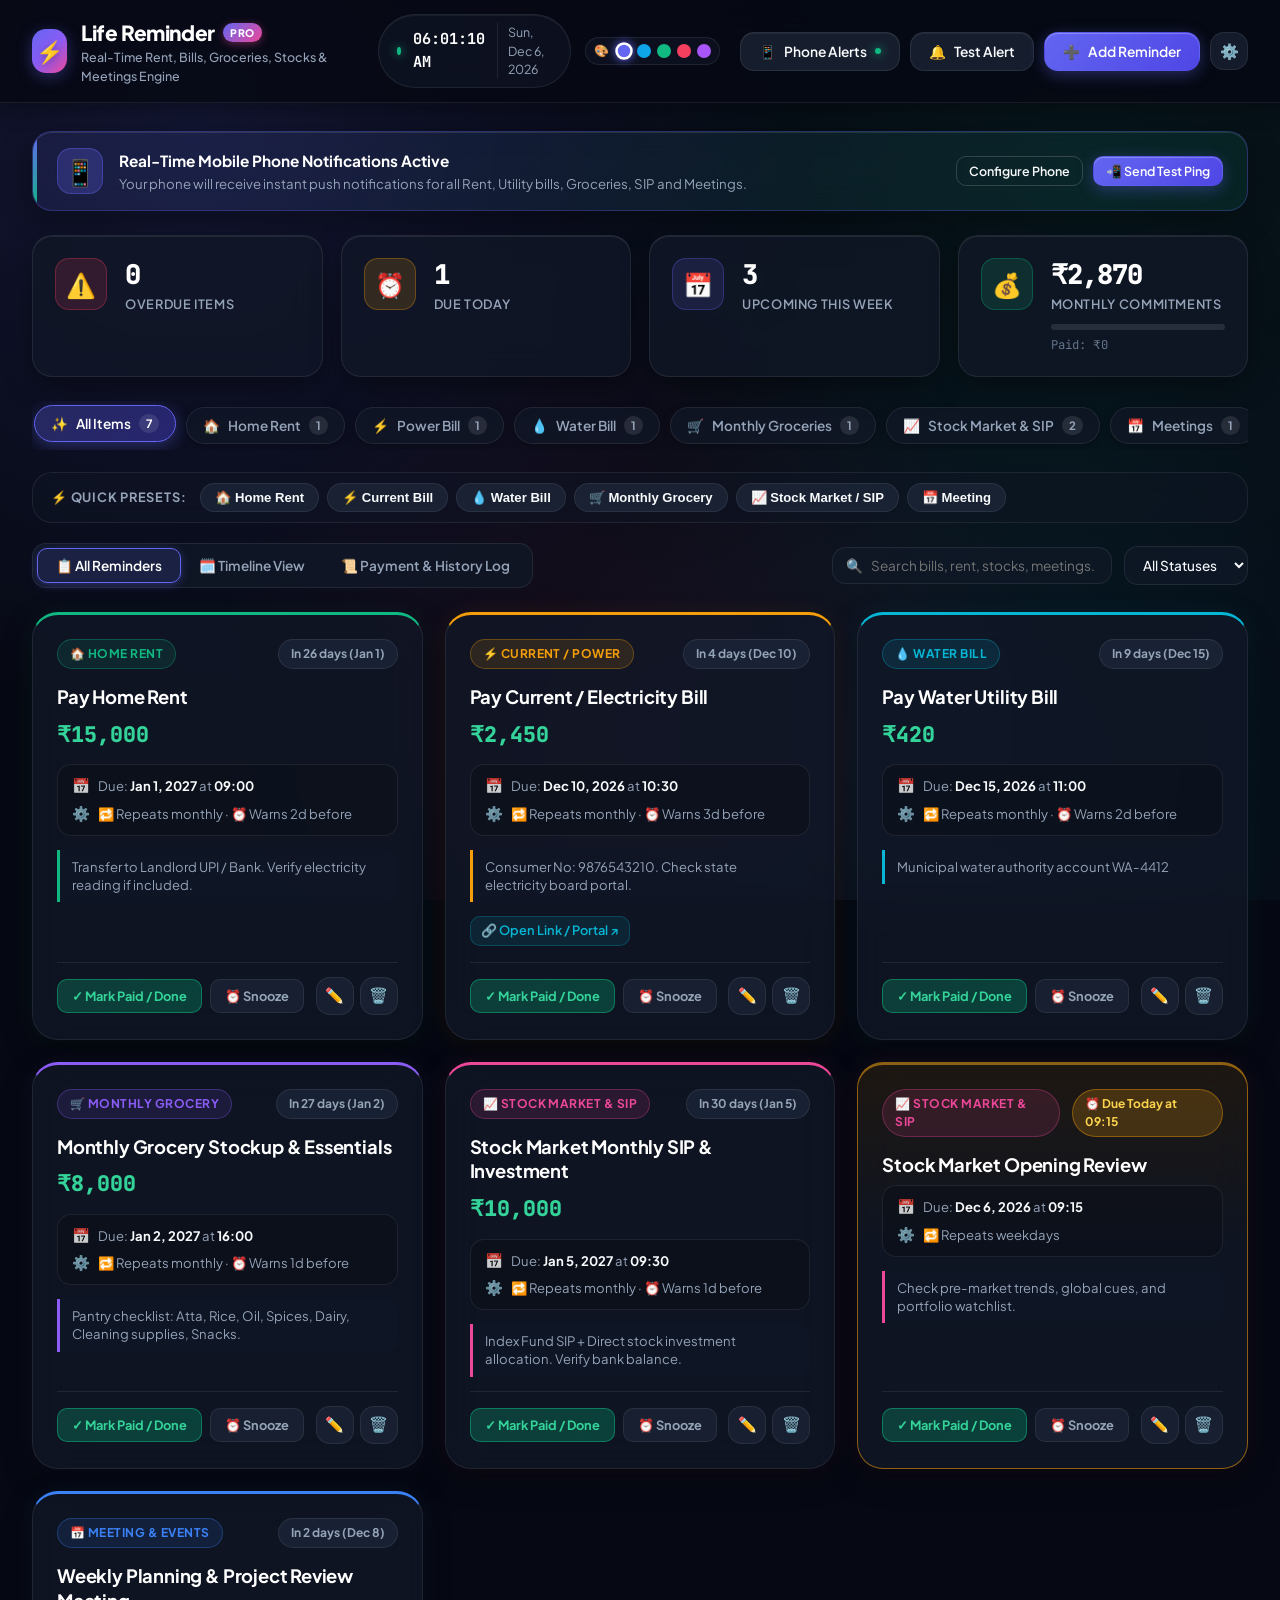
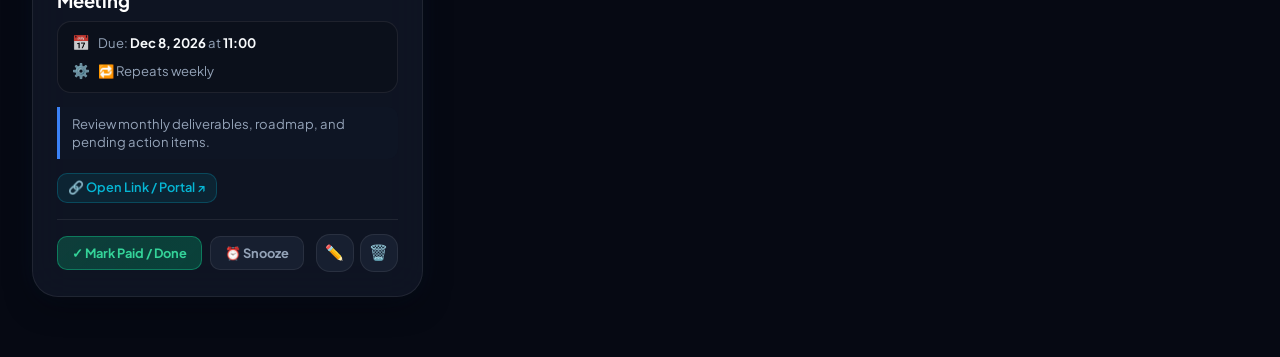
==== commit 9bf20fa1: "Enhance full mobile responsiveness, bottom navigation, and touch UX" ====
--- a/static/index.html
+++ b/static/index.html
@@ -250,6 +250,7 @@
   <!-- Add / Edit Reminder Modal -->
   <div id="reminderModal" class="modal-backdrop hidden">
     <div class="modal-dialog">
+      <div class="modal-drag-handle"></div>
       <div class="modal-header">
         <h2 id="modalTitle">➕ Add New Reminder</h2>
         <button class="modal-close-btn" id="btnCloseModal">&times;</button>
@@ -345,6 +346,7 @@
   <!-- Snooze Options Modal -->
   <div id="snoozeModal" class="modal-backdrop hidden">
     <div class="modal-dialog modal-small">
+      <div class="modal-drag-handle"></div>
       <div class="modal-header">
         <h2>⏰ Snooze Reminder</h2>
         <button class="modal-close-btn" id="btnCloseSnooze">&times;</button>
@@ -364,6 +366,7 @@
   <!-- Dedicated Mobile Phone Notifications Modal -->
   <div id="mobileModal" class="modal-backdrop hidden">
     <div class="modal-dialog modal-medium">
+      <div class="modal-drag-handle"></div>
       <div class="modal-header">
         <div class="modal-title-wrap">
           <span class="modal-header-icon" style="font-size: 22px; margin-right: 8px;">📱</span>
@@ -577,6 +580,29 @@
     </div>
   </div>
 
+  <!-- Floating Action Button for Mobile -->
+  <button class="mobile-fab" id="btnMobileFab" title="Add Reminder" aria-label="Add Reminder">➕</button>
+
+  <!-- Modern Mobile Bottom Navigation Bar -->
+  <nav class="mobile-bottom-nav">
+    <button class="mobile-nav-item active" data-tab="reminders">
+      <span class="mobile-nav-icon">📋</span>
+      <span>Reminders</span>
+    </button>
+    <button class="mobile-nav-item" data-tab="timeline">
+      <span class="mobile-nav-icon">🗓️</span>
+      <span>Timeline</span>
+    </button>
+    <button class="mobile-nav-item" data-tab="history">
+      <span class="mobile-nav-icon">📜</span>
+      <span>History</span>
+    </button>
+    <button class="mobile-nav-item" id="btnMobileNavSync">
+      <span class="mobile-nav-icon">📱</span>
+      <span>Phone</span>
+    </button>
+  </nav>
+
   <!-- Notification Toast Container for in-app popups -->
   <div id="toastContainer" class="toast-container"></div>
 
--- a/static/styles.css
+++ b/static/styles.css
@@ -1669,18 +1669,544 @@
   to { transform: translateX(0); opacity: 1; }
 }
 
+/* ==========================================================================
+   Mobile Bottom Navigation & Floating Action Button (FAB)
+   ========================================================================== */
+
+.mobile-fab {
+  display: none;
+  position: fixed;
+  bottom: 84px;
+  right: 20px;
+  width: 56px;
+  height: 56px;
+  border-radius: 50%;
+  background: linear-gradient(135deg, var(--accent-primary) 0%, #ec4899 100%);
+  color: #ffffff;
+  border: 1px solid rgba(255, 255, 255, 0.25);
+  box-shadow: 0 8px 24px var(--accent-primary-glow), 0 4px 12px rgba(0, 0, 0, 0.4);
+  font-size: 24px;
+  align-items: center;
+  justify-content: center;
+  cursor: pointer;
+  z-index: 950;
+  transition: all 0.25s cubic-bezier(0.16, 1, 0.3, 1);
+  outline: none;
+}
+
+.mobile-fab:active {
+  transform: scale(0.92);
+}
+
+.mobile-bottom-nav {
+  display: none;
+  position: fixed;
+  bottom: 0;
+  left: 0;
+  right: 0;
+  background: rgba(10, 15, 29, 0.92);
+  backdrop-filter: blur(20px);
+  -webkit-backdrop-filter: blur(20px);
+  border-top: 1px solid var(--border-glass);
+  padding: 8px 12px calc(8px + env(safe-area-inset-bottom, 0px)) 12px;
+  z-index: 900;
+  box-shadow: 0 -4px 20px rgba(0, 0, 0, 0.5);
+  justify-content: space-around;
+  align-items: center;
+}
+
+.mobile-nav-item {
+  background: transparent;
+  border: none;
+  color: var(--text-secondary);
+  display: flex;
+  flex-direction: column;
+  align-items: center;
+  justify-content: center;
+  gap: 3px;
+  padding: 6px 12px;
+  border-radius: var(--radius-md);
+  font-family: var(--font-main);
+  font-size: 0.72rem;
+  font-weight: 600;
+  cursor: pointer;
+  transition: all 0.2s ease;
+  position: relative;
+  flex: 1;
+  max-width: 80px;
+}
+
+.mobile-nav-icon {
+  font-size: 1.25rem;
+  line-height: 1;
+  transition: transform 0.2s ease;
+}
+
+.mobile-nav-item.active {
+  color: #ffffff;
+}
+
+.mobile-nav-item.active .mobile-nav-icon {
+  transform: translateY(-2px) scale(1.15);
+  filter: drop-shadow(0 2px 8px var(--accent-primary-glow));
+}
+
+.mobile-nav-item.active::after {
+  content: '';
+  position: absolute;
+  bottom: 2px;
+  width: 16px;
+  height: 3px;
+  background: var(--accent-primary);
+  border-radius: var(--radius-full);
+  box-shadow: 0 0 8px var(--accent-primary);
+}
+
+.modal-drag-handle {
+  display: none;
+  width: 40px;
+  height: 4px;
+  background: rgba(255, 255, 255, 0.25);
+  border-radius: var(--radius-full);
+  margin: 0 auto 12px auto;
+}
+
+/* ==========================================================================
+   Responsive Breakpoints
+   ========================================================================== */
+
+/* Tablet (<= 1024px) */
 @media (max-width: 1024px) {
-  .stats-grid { grid-template-columns: 1fr 1fr; }
-}
-
+  .app-header {
+    padding: 12px 20px;
+  }
+  .main-container {
+    padding: 0 20px;
+    margin-top: 20px;
+    margin-bottom: 40px;
+  }
+  .stats-grid {
+    grid-template-columns: repeat(2, 1fr);
+    gap: 14px;
+  }
+  .reminders-grid {
+    grid-template-columns: repeat(auto-fill, minmax(300px, 1fr));
+    gap: 16px;
+  }
+}
+
+/* Mobile & Small Tablets (<= 768px) */
 @media (max-width: 768px) {
-  .app-header { padding: 12px 16px; }
-  .header-container { flex-direction: column; align-items: stretch; }
-  .main-container { padding: 0 16px; margin-top: 16px; }
-  .stats-grid { grid-template-columns: 1fr; }
-  .controls-section { flex-direction: column; align-items: stretch; }
-  .search-box { min-width: 100%; }
-  .reminders-grid { grid-template-columns: 1fr; }
-  .form-row { flex-direction: column; }
-  .mobile-banner-card { flex-direction: column; align-items: stretch; }
-}
+  body {
+    padding-bottom: calc(72px + env(safe-area-inset-bottom, 0px));
+  }
+
+  .mobile-bottom-nav {
+    display: flex;
+  }
+
+  .mobile-fab {
+    display: flex;
+  }
+
+  /* Compact Header */
+  .app-header {
+    padding: 10px 16px;
+  }
+
+  .header-container {
+    flex-wrap: wrap;
+    gap: 10px;
+  }
+
+  .app-title {
+    font-size: 1.1rem;
+  }
+
+  .app-subtitle {
+    display: none;
+  }
+
+  .logo-icon-wrapper {
+    width: 36px;
+    height: 36px;
+  }
+
+  .logo-icon {
+    font-size: 18px;
+  }
+
+  .header-center {
+    order: 3;
+    width: 100%;
+    justify-content: space-between;
+    padding-top: 6px;
+    border-top: 1px solid rgba(255, 255, 255, 0.05);
+    margin-top: 4px;
+  }
+
+  .live-clock-card {
+    padding: 4px 12px;
+    gap: 8px;
+  }
+
+  .live-clock-time {
+    font-size: 0.85rem;
+  }
+
+  .live-clock-date {
+    font-size: 0.72rem;
+    padding-left: 6px;
+  }
+
+  .theme-selector-wrap {
+    padding: 3px 6px;
+  }
+
+  .theme-pill-dot {
+    width: 12px;
+    height: 12px;
+  }
+
+  .header-actions {
+    gap: 6px;
+  }
+
+  .header-actions #btnOpenAddModal,
+  .header-actions #btnTestAlert,
+  .header-actions #btnOpenMobileSync {
+    display: none; /* Accessible from bottom nav & FAB on mobile */
+  }
+
+  .main-container {
+    padding: 0 14px;
+    margin-top: 14px;
+    margin-bottom: 24px;
+  }
+
+  /* Mobile Banner Card */
+  .mobile-banner-card {
+    padding: 14px 16px;
+    margin-bottom: 16px;
+    flex-direction: column;
+    align-items: stretch;
+    gap: 12px;
+  }
+
+  .mobile-banner-left {
+    gap: 12px;
+  }
+
+  .mobile-banner-icon {
+    width: 38px;
+    height: 38px;
+    font-size: 20px;
+    flex-shrink: 0;
+  }
+
+  .mobile-banner-title {
+    font-size: 0.88rem;
+  }
+
+  .mobile-banner-desc {
+    font-size: 0.76rem;
+  }
+
+  .mobile-banner-right {
+    display: grid;
+    grid-template-columns: 1fr 1fr;
+    gap: 8px;
+    width: 100%;
+  }
+
+  .mobile-banner-right .btn {
+    width: 100%;
+    padding: 8px 10px;
+    font-size: 0.76rem;
+  }
+
+  /* Stats Grid */
+  .stats-grid {
+    grid-template-columns: repeat(2, 1fr);
+    gap: 10px;
+    margin-bottom: 16px;
+  }
+
+  .stat-card {
+    padding: 14px;
+    gap: 12px;
+  }
+
+  .stat-icon {
+    width: 40px;
+    height: 40px;
+    font-size: 18px;
+  }
+
+  .stat-value {
+    font-size: 1.3rem;
+  }
+
+  .stat-label {
+    font-size: 0.7rem;
+  }
+
+  .stat-subtext {
+    font-size: 0.68rem;
+  }
+
+  /* Category Filter Tabs Bar (Horizontal Swipe) */
+  .category-tabs-bar {
+    gap: 8px;
+    margin: 0 -14px 14px -14px;
+    padding: 4px 14px 10px 14px;
+    -webkit-overflow-scrolling: touch;
+    scrollbar-width: none;
+  }
+
+  .category-tabs-bar::-webkit-scrollbar {
+    display: none;
+  }
+
+  .cat-pill {
+    padding: 7px 12px;
+    font-size: 0.78rem;
+    gap: 6px;
+  }
+
+  /* Quick Presets Section */
+  .presets-section {
+    flex-direction: column;
+    align-items: flex-start;
+    gap: 8px;
+    padding: 10px 14px;
+    margin-bottom: 16px;
+  }
+
+  .presets-pills {
+    width: 100%;
+    overflow-x: auto;
+    flex-wrap: nowrap;
+    -webkit-overflow-scrolling: touch;
+    scrollbar-width: none;
+    padding-bottom: 4px;
+  }
+
+  .presets-pills::-webkit-scrollbar {
+    display: none;
+  }
+
+  .preset-btn {
+    padding: 5px 12px;
+    font-size: 0.76rem;
+    white-space: nowrap;
+    flex-shrink: 0;
+  }
+
+  /* Controls & Search */
+  .controls-section {
+    flex-direction: column;
+    align-items: stretch;
+    gap: 10px;
+    margin-bottom: 16px;
+  }
+
+  .view-tabs {
+    display: none; /* Handled by modern bottom nav on mobile */
+  }
+
+  .filter-group {
+    width: 100%;
+    display: flex;
+    gap: 8px;
+  }
+
+  .search-box {
+    flex: 1;
+    min-width: 0;
+  }
+
+  .search-box input {
+    font-size: 16px; /* Prevent iOS zoom */
+    padding: 9px 12px 9px 34px;
+  }
+
+  .select-filter {
+    font-size: 0.82rem;
+    padding: 9px 10px;
+  }
+
+  /* Reminders Cards & Grid */
+  .reminders-grid {
+    grid-template-columns: 1fr;
+    gap: 14px;
+  }
+
+  .reminder-card {
+    padding: 18px 16px;
+    border-radius: var(--radius-lg);
+  }
+
+  .card-title {
+    font-size: 1.05rem;
+  }
+
+  .card-amount-tag {
+    font-size: 1.2rem;
+    margin-bottom: 10px;
+  }
+
+  .card-actions {
+    display: grid;
+    grid-template-columns: 1fr 1fr;
+    gap: 8px;
+  }
+
+  .card-actions .btn-done {
+    grid-column: span 2;
+  }
+
+  .card-actions .btn {
+    min-height: 42px;
+    padding: 8px 10px;
+    font-size: 0.8rem;
+  }
+
+  /* Bottom-Sheet Modals on Mobile */
+  .modal-backdrop {
+    align-items: flex-end;
+    padding: 0;
+  }
+
+  .modal-dialog {
+    width: 100vw;
+    max-width: 100vw;
+    max-height: 92vh;
+    border-radius: 24px 24px 0 0;
+    margin: 0;
+    animation: slideUpSheet 0.3s cubic-bezier(0.16, 1, 0.3, 1);
+    box-shadow: 0 -10px 40px rgba(0, 0, 0, 0.7);
+  }
+
+  .modal-drag-handle {
+    display: block;
+  }
+
+  .modal-header {
+    padding: 16px 20px;
+  }
+
+  .modal-header h2 {
+    font-size: 1.15rem;
+  }
+
+  .modal-form {
+    padding: 16px 20px;
+    max-height: calc(92vh - 130px);
+    overflow-y: auto;
+  }
+
+  .modal-body-scrollable {
+    max-height: calc(92vh - 130px);
+    padding: 16px 20px;
+  }
+
+  .form-row {
+    flex-direction: column;
+    gap: 12px;
+  }
+
+  .form-group input,
+  .form-group select,
+  .form-group textarea {
+    font-size: 16px; /* Prevents auto zoom in iOS */
+    padding: 11px 14px;
+  }
+
+  .modal-footer {
+    padding: 14px 20px;
+  }
+
+  .modal-footer .btn {
+    flex: 1;
+    min-height: 44px;
+  }
+
+  /* Snooze Modal */
+  .snooze-options {
+    grid-template-columns: 1fr;
+    gap: 10px;
+  }
+
+  .btn-snooze {
+    min-height: 48px;
+  }
+
+  /* History Table Mobile */
+  .history-card {
+    padding: 16px 14px;
+    border-radius: var(--radius-lg);
+  }
+
+  .history-table-wrapper {
+    margin: 0 -14px;
+    padding: 0 14px;
+    overflow-x: auto;
+    -webkit-overflow-scrolling: touch;
+  }
+
+  .history-table th,
+  .history-table td {
+    padding: 10px 12px;
+    font-size: 0.78rem;
+  }
+
+  /* Toast notification on Mobile */
+  .toast-container {
+    top: 14px;
+    bottom: auto;
+    left: 14px;
+    right: 14px;
+  }
+
+  .toast-item {
+    min-width: unset;
+    width: 100%;
+  }
+}
+
+/* Small Smart Phones (<= 480px) */
+@media (max-width: 480px) {
+  .stats-grid {
+    grid-template-columns: 1fr;
+  }
+
+  .stat-card {
+    padding: 12px 14px;
+  }
+
+  .stat-value {
+    font-size: 1.25rem;
+  }
+
+  .card-top {
+    flex-wrap: wrap;
+    gap: 6px;
+  }
+
+  .provider-pills {
+    grid-template-columns: repeat(2, 1fr);
+  }
+}
+
+@keyframes slideUpSheet {
+  from {
+    transform: translateY(100%);
+    opacity: 0.5;
+  }
+  to {
+    transform: translateY(0);
+    opacity: 1;
+  }
+}
+
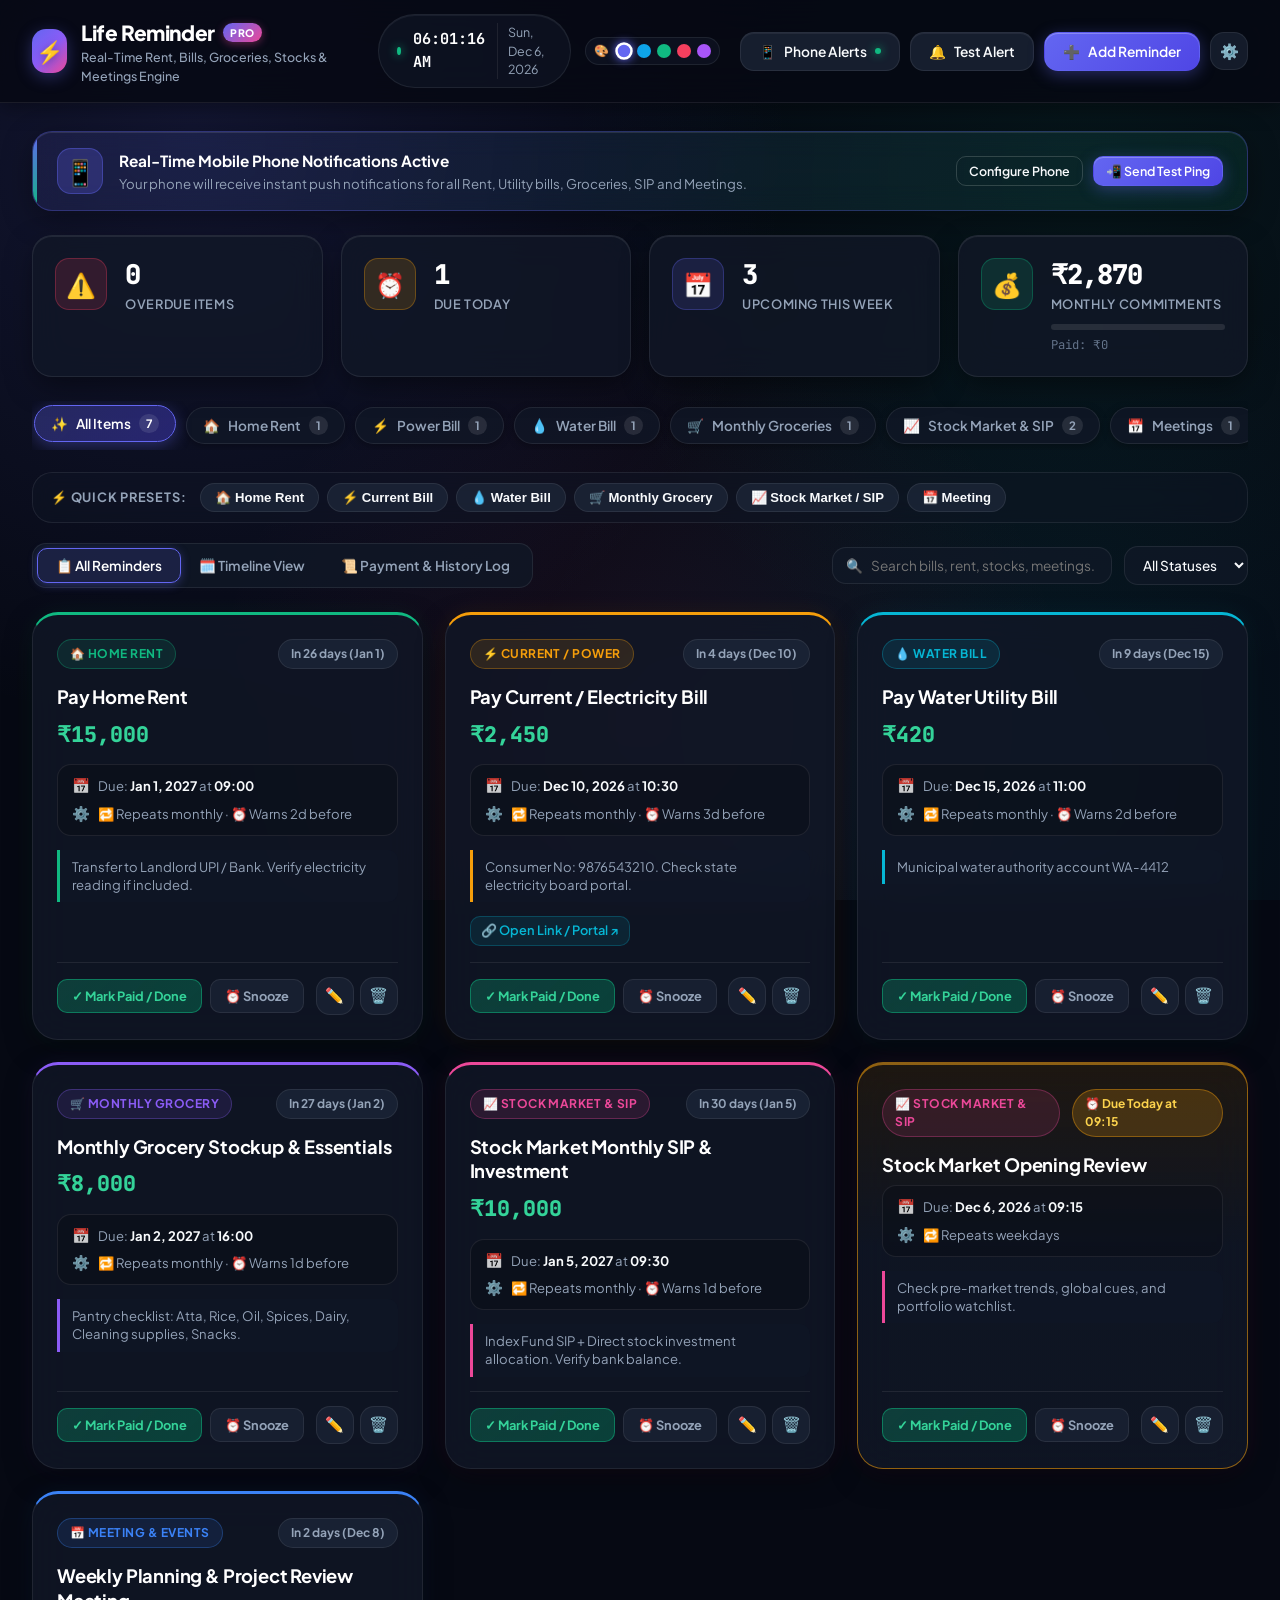
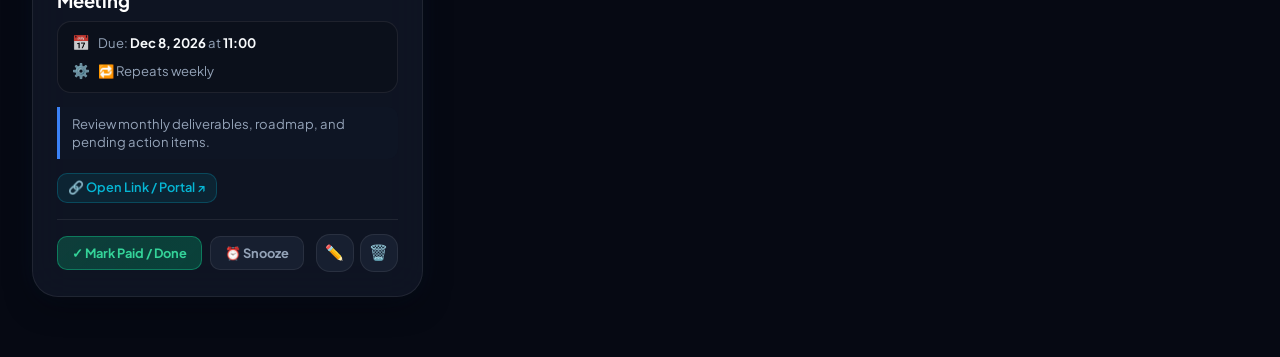
==== commit 120a24e3: "Add sticky save footer and inline Save Settings buttons for Telegram, WhatsApp and ntfy" ====
--- a/static/index.html
+++ b/static/index.html
@@ -439,8 +439,12 @@
             <small class="form-help">Subscription URL: <code id="ntfySubUrl">https://ntfy.sh/reminders_...</code></small>
           </div>
 
-          <div class="ntfy-direct-action" style="margin-top: 10px;">
+          <div class="ntfy-direct-action" style="margin-top: 10px; display: flex; gap: 10px; align-items: center; justify-content: space-between; flex-wrap: wrap;">
             <a id="ntfyDirectLink" href="#" target="_blank" class="btn btn-outline btn-sm">🔗 Open Web Notification Feed</a>
+            <div style="display: flex; gap: 8px;">
+              <button type="button" class="btn btn-secondary btn-sm btn-provider-test">📲 Test Ping</button>
+              <button type="button" class="btn btn-primary btn-sm btn-provider-save">💾 Save ntfy Topic</button>
+            </div>
           </div>
         </div>
 
@@ -450,20 +454,25 @@
             <h4>✈️ Setup Telegram Bot:</h4>
             <ol>
               <li>Open Telegram and message <strong>@BotFather</strong> to create a new bot and copy the <strong>HTTP API Token</strong>.</li>
-              <li>Start a chat with your new bot and also message <strong>@userinfobot</strong> to get your numerical <strong>Chat ID</strong>.</li>
-              <li>Paste both fields below and click Save.</li>
+              <li>Start a chat with your new bot and message <a href="https://t.me/userinfobot" target="_blank" style="color: var(--accent-cyan); text-decoration: underline;">@userinfobot</a> to get your numerical <strong>Chat ID</strong> (the number next to <code>Id:</code>).</li>
+              <li>Paste both fields below and click <strong>"Save Telegram Settings"</strong>.</li>
             </ol>
           </div>
 
           <div class="form-row" style="margin-top: 14px;">
             <div class="form-group flex-2">
-              <label for="telegramBotTokenInput">Bot API Token:</label>
+              <label for="telegramBotTokenInput">Bot API Token: <span class="required">*</span></label>
               <input type="password" id="telegramBotTokenInput" placeholder="e.g. 123456789:ABCdefGhIJKlmNoPQRstUVwxyZ">
             </div>
             <div class="form-group flex-1">
-              <label for="telegramChatIdInput">Your Chat ID:</label>
+              <label for="telegramChatIdInput">Your Chat ID: <span class="required">*</span></label>
               <input type="text" id="telegramChatIdInput" placeholder="e.g. 987654321">
             </div>
+          </div>
+
+          <div style="margin-top: 14px; display: flex; gap: 10px; justify-content: flex-end; align-items: center;">
+            <button type="button" class="btn btn-secondary btn-sm btn-provider-test">📲 Send Test Ping</button>
+            <button type="button" class="btn btn-primary btn-sm btn-provider-save">💾 Save Telegram Settings</button>
           </div>
         </div>
 
@@ -472,21 +481,26 @@
           <div class="guide-box">
             <h4>💬 Free WhatsApp Setup (via CallMeBot):</h4>
             <ol>
-              <li>Add phone contact: <strong>+34 644 10 55 84</strong> to your phone or click <a href="https://api.callmebot.com/whatsapp.php" target="_blank">CallMeBot Instructions</a>.</li>
+              <li>Add phone contact: <strong>+34 644 10 55 84</strong> to your phone contacts.</li>
               <li>Send WhatsApp message <code>I allow callmebot to send me messages</code> to that number.</li>
-              <li>You will receive your personal free API Key in WhatsApp. Paste it below with your phone number (including country code, e.g. 919876543210).</li>
+              <li>You will receive your personal API Key in WhatsApp. Paste it below with your phone number (including country code, e.g. <code>919876543210</code>).</li>
             </ol>
           </div>
 
           <div class="form-row" style="margin-top: 14px;">
             <div class="form-group flex-1">
-              <label for="whatsappPhoneInput">Phone Number (with Country Code):</label>
+              <label for="whatsappPhoneInput">Phone Number (with Country Code): <span class="required">*</span></label>
               <input type="text" id="whatsappPhoneInput" placeholder="e.g. 919876543210">
             </div>
             <div class="form-group flex-1">
-              <label for="whatsappApiKeyInput">CallMeBot API Key:</label>
+              <label for="whatsappApiKeyInput">CallMeBot API Key: <span class="required">*</span></label>
               <input type="password" id="whatsappApiKeyInput" placeholder="e.g. 1234567">
             </div>
+          </div>
+
+          <div style="margin-top: 14px; display: flex; gap: 10px; justify-content: flex-end; align-items: center;">
+            <button type="button" class="btn btn-secondary btn-sm btn-provider-test">📲 Send Test Ping</button>
+            <button type="button" class="btn btn-primary btn-sm btn-provider-save">💾 Save WhatsApp Settings</button>
           </div>
         </div>
 
@@ -494,21 +508,29 @@
         <div class="provider-config-box hidden" id="providerBoxPushover">
           <div class="form-row" style="margin-top: 14px;">
             <div class="form-group flex-1">
-              <label for="pushoverUserKeyInput">User Key:</label>
+              <label for="pushoverUserKeyInput">User Key: <span class="required">*</span></label>
               <input type="text" id="pushoverUserKeyInput" placeholder="Your Pushover User Key">
             </div>
             <div class="form-group flex-1">
-              <label for="pushoverApiTokenInput">App API Token:</label>
+              <label for="pushoverApiTokenInput">App API Token: <span class="required">*</span></label>
               <input type="password" id="pushoverApiTokenInput" placeholder="Your Pushover App Token">
             </div>
+          </div>
+          <div style="margin-top: 14px; display: flex; gap: 10px; justify-content: flex-end;">
+            <button type="button" class="btn btn-secondary btn-sm btn-provider-test">📲 Test Ping</button>
+            <button type="button" class="btn btn-primary btn-sm btn-provider-save">💾 Save Pushover</button>
           </div>
         </div>
 
         <!-- PROVIDER 5: Discord Webhook -->
         <div class="provider-config-box hidden" id="providerBoxDiscord">
           <div class="form-group" style="margin-top: 14px;">
-            <label for="discordWebhookInput">Discord Webhook URL:</label>
+            <label for="discordWebhookInput">Discord Webhook URL: <span class="required">*</span></label>
             <input type="url" id="discordWebhookInput" placeholder="https://discord.com/api/webhooks/...">
+          </div>
+          <div style="margin-top: 14px; display: flex; gap: 10px; justify-content: flex-end;">
+            <button type="button" class="btn btn-secondary btn-sm btn-provider-test">📲 Test Ping</button>
+            <button type="button" class="btn btn-primary btn-sm btn-provider-save">💾 Save Discord</button>
           </div>
         </div>
 
@@ -540,7 +562,7 @@
           <span>📲</span> Send Test Ping to Phone
         </button>
         <button type="button" class="btn btn-primary" id="btnSaveMobileSettings">
-          Save & Enable
+          <span>💾</span> Save & Enable Phone Alerts
         </button>
       </div>
     </div>
--- a/static/styles.css
+++ b/static/styles.css
@@ -1339,12 +1339,15 @@
   box-shadow: 0 25px 60px -15px rgba(0, 0, 0, 0.8), inset 0 1px 0 rgba(255, 255, 255, 0.12);
   width: 100%;
   max-width: 640px;
+  max-height: 88vh;
+  display: flex;
+  flex-direction: column;
   overflow: hidden;
   animation: modalPop 0.3s cubic-bezier(0.16, 1, 0.3, 1);
 }
 
 .modal-small { max-width: 440px; }
-.modal-medium { max-width: 680px; width: 95%; max-height: 90vh; }
+.modal-medium { max-width: 680px; width: 95%; max-height: 88vh; }
 
 @keyframes modalPop {
   0% { transform: scale(0.94) translateY(12px); opacity: 0; }
@@ -1352,12 +1355,13 @@
 }
 
 .modal-header {
-  padding: 20px 24px;
+  padding: 18px 24px;
   border-bottom: 1px solid var(--border-glass);
   display: flex;
   align-items: center;
   justify-content: space-between;
-  background: rgba(15, 23, 42, 0.6);
+  background: rgba(15, 23, 42, 0.9);
+  flex-shrink: 0;
 }
 
 .modal-header h2 {
@@ -1383,7 +1387,7 @@
   display: flex;
   flex-direction: column;
   gap: 16px;
-  max-height: calc(90vh - 140px);
+  flex: 1;
   overflow-y: auto;
 }
 
@@ -1439,12 +1443,17 @@
   align-items: center;
   justify-content: flex-end;
   gap: 12px;
-  background: rgba(15, 23, 42, 0.6);
+  background: rgba(11, 17, 33, 0.95);
+  backdrop-filter: blur(12px);
+  flex-shrink: 0;
+  position: sticky;
+  bottom: 0;
+  z-index: 10;
 }
 
 /* Modal Body Scrollable for Mobile Setup */
 .modal-body-scrollable {
-  max-height: calc(90vh - 140px);
+  flex: 1;
   overflow-y: auto;
   padding: 20px 24px;
   display: flex;
